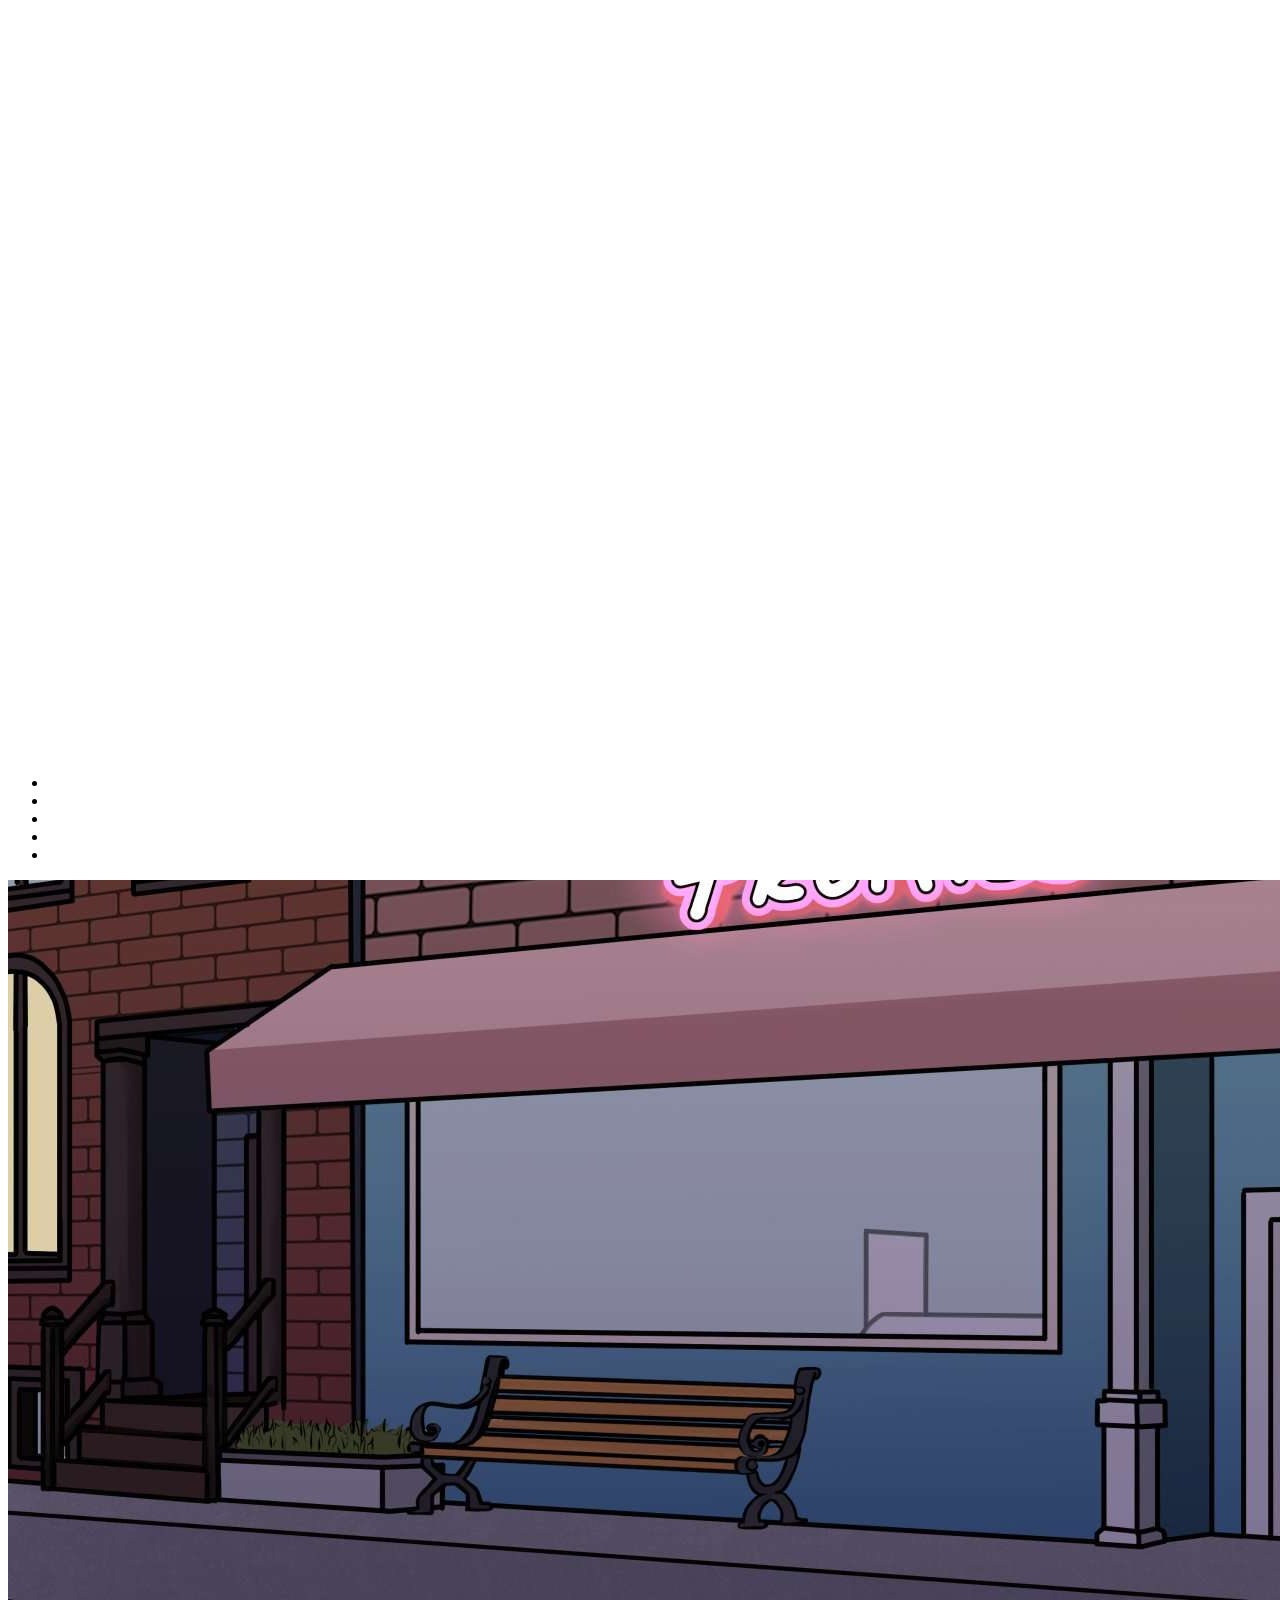
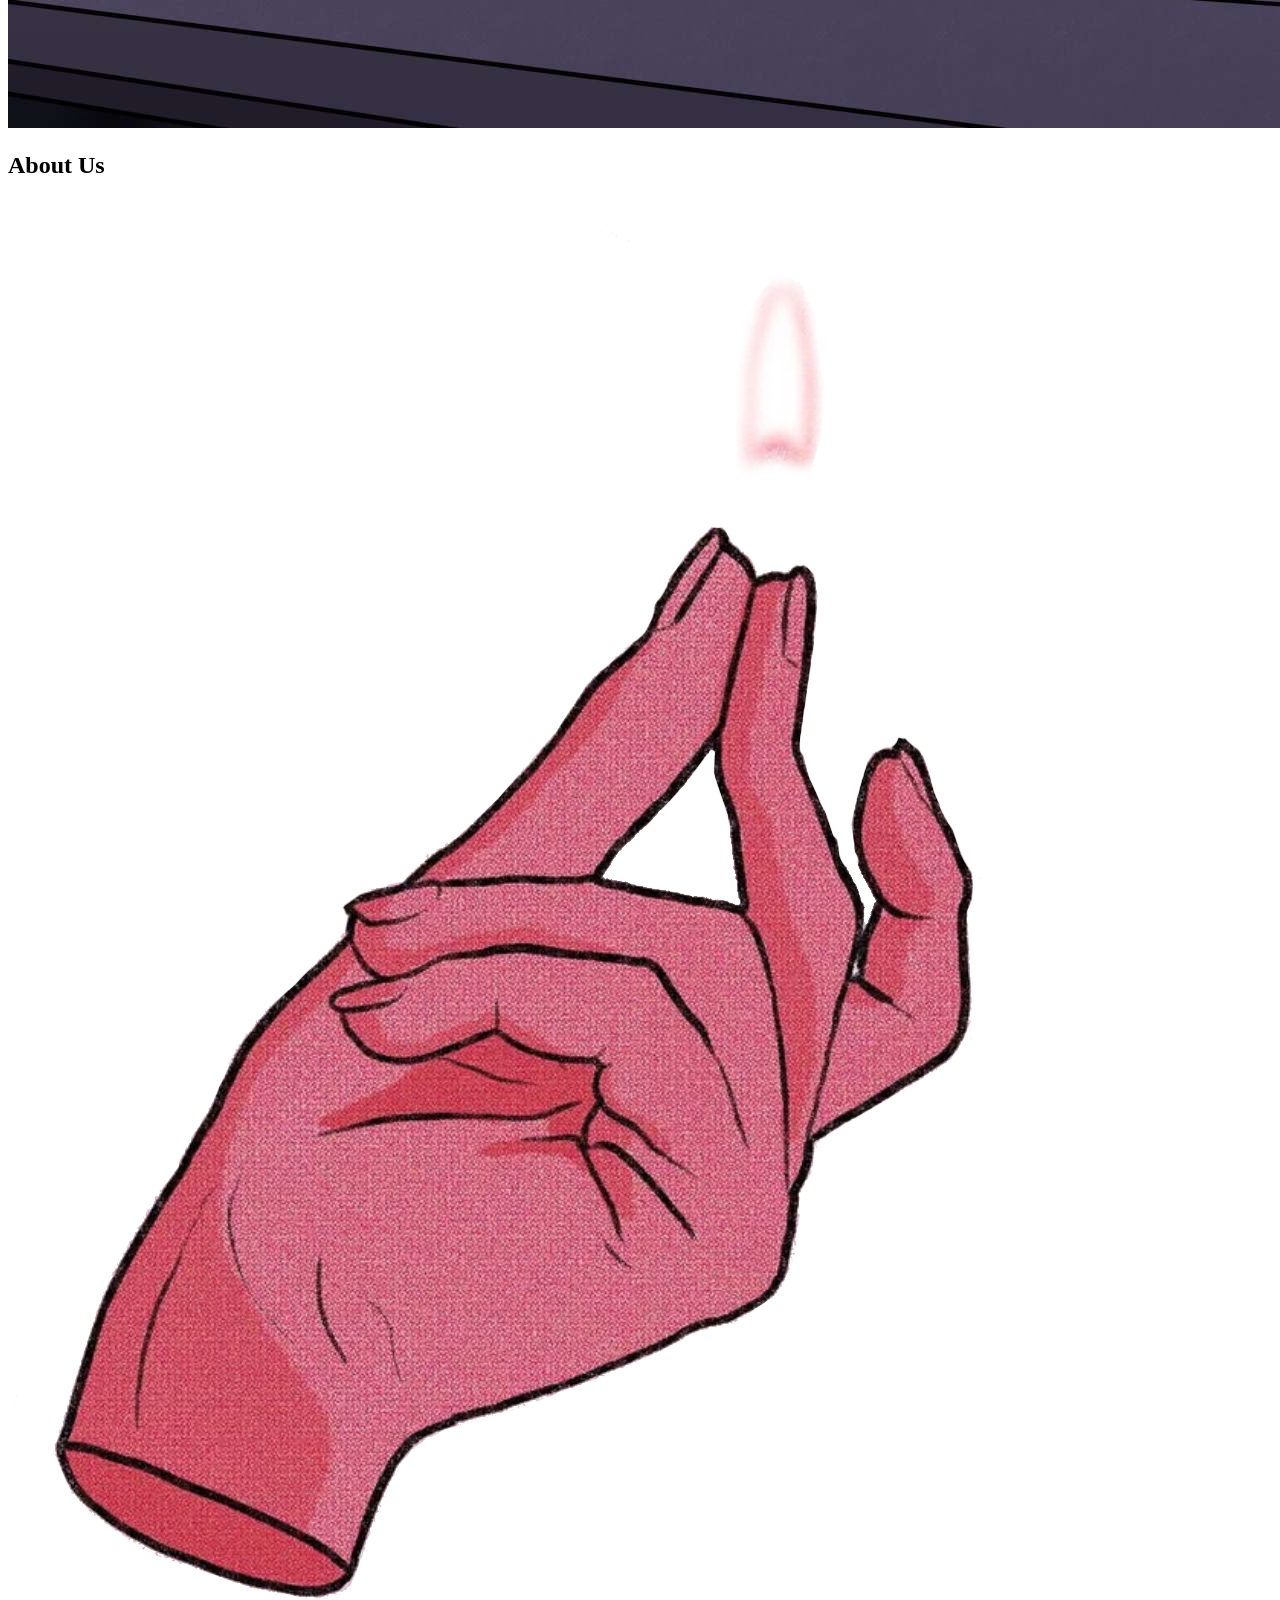
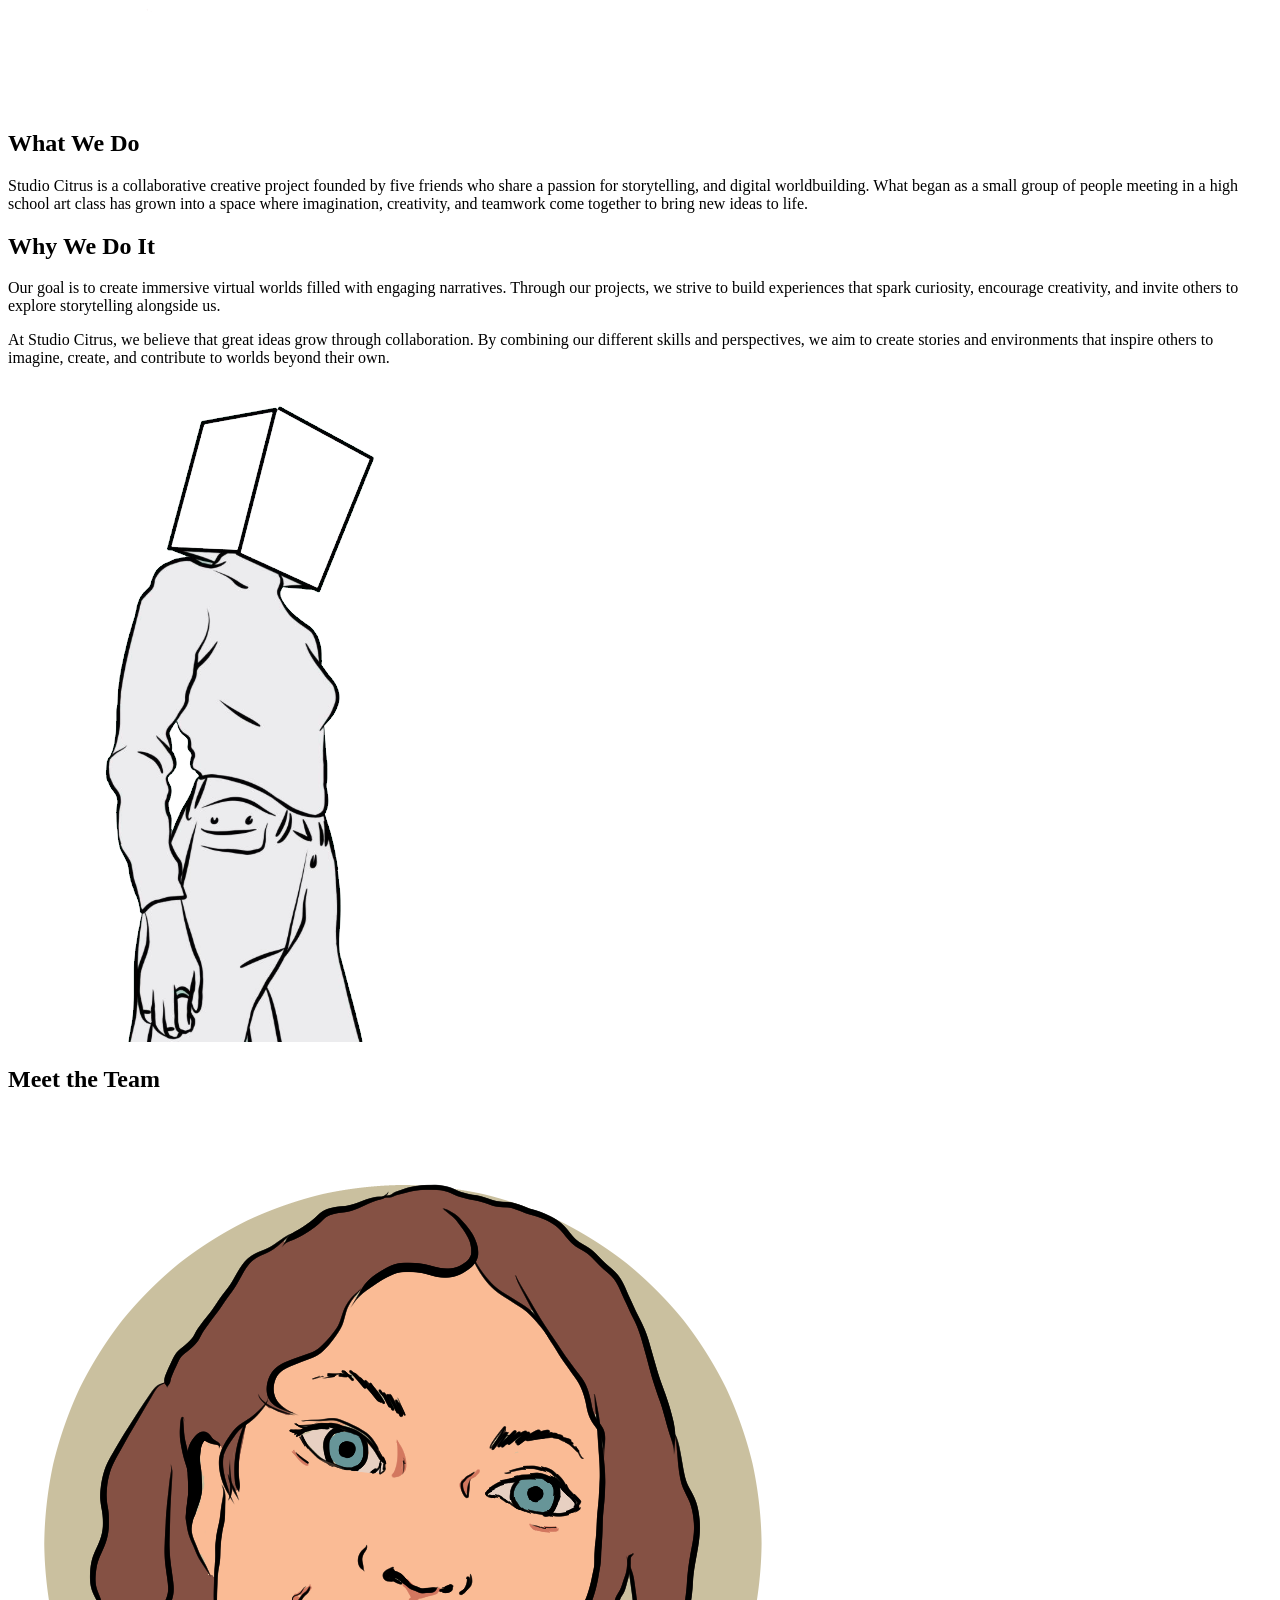
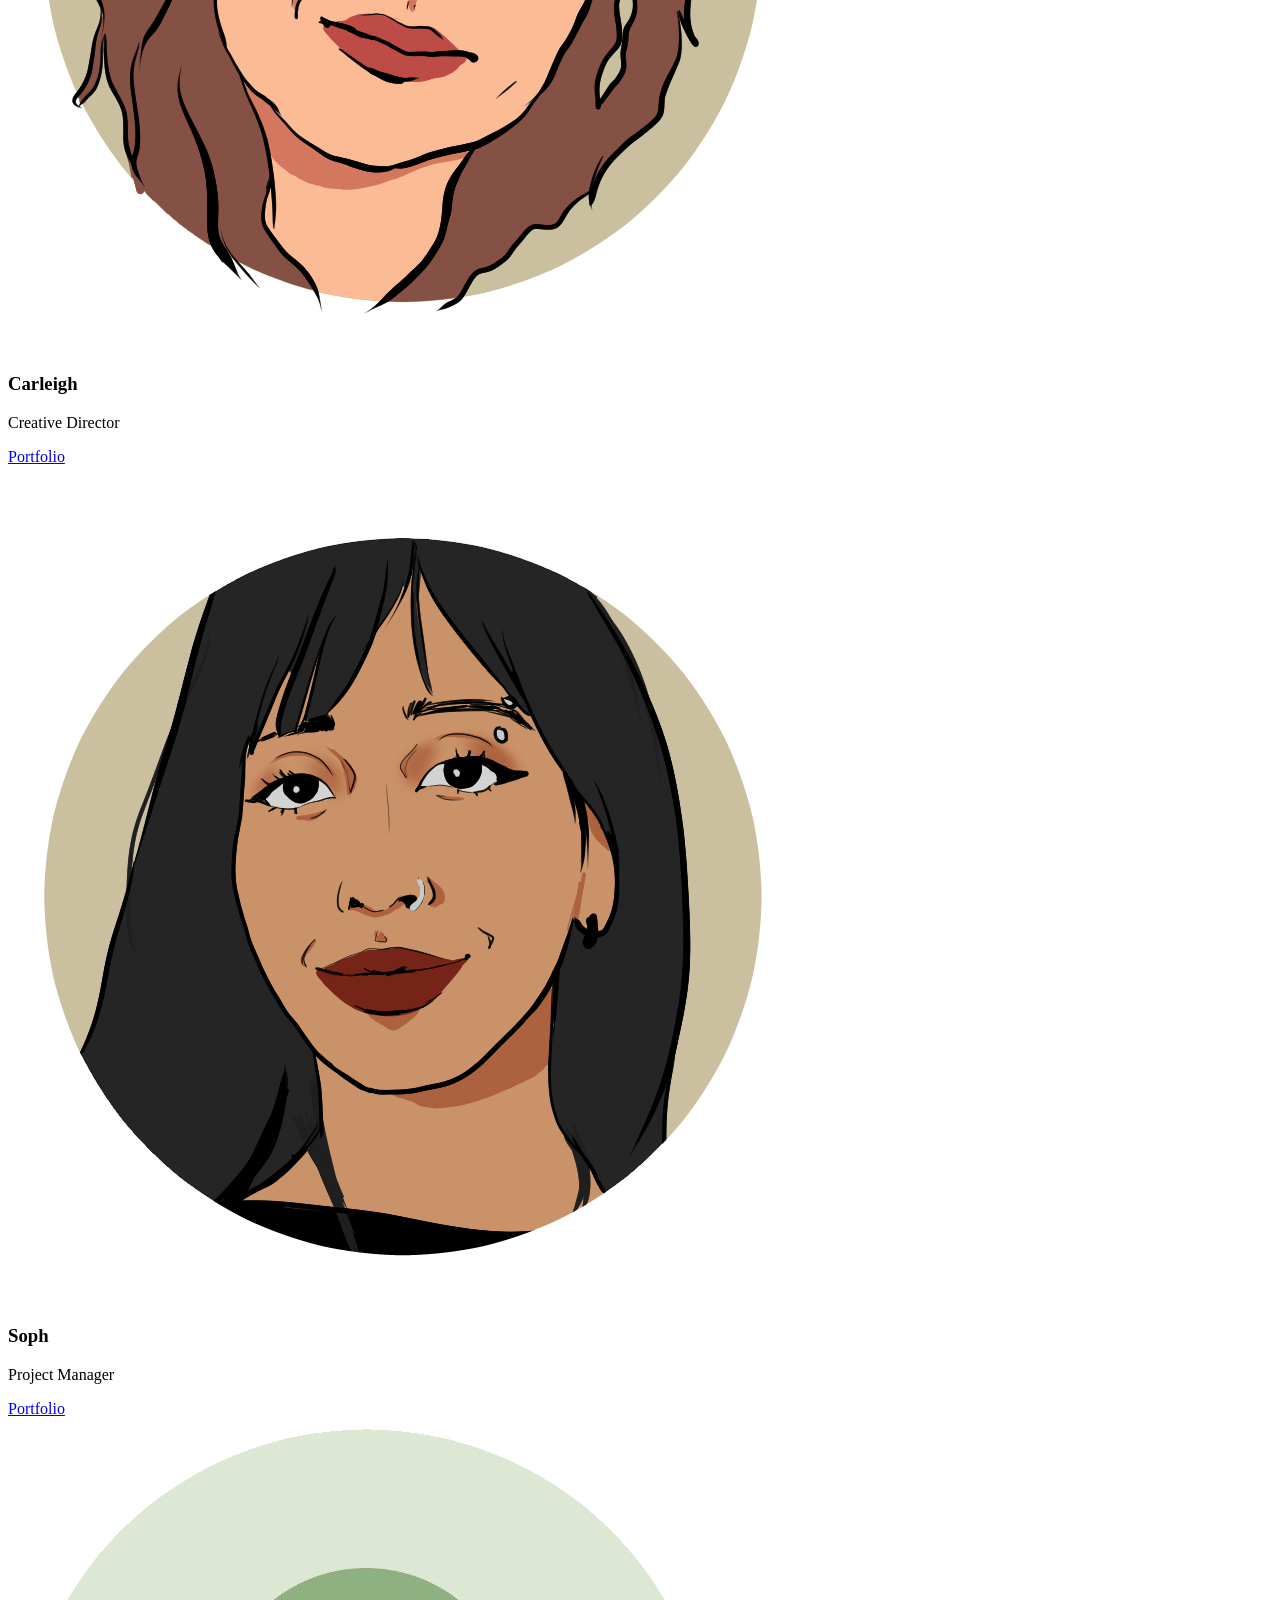
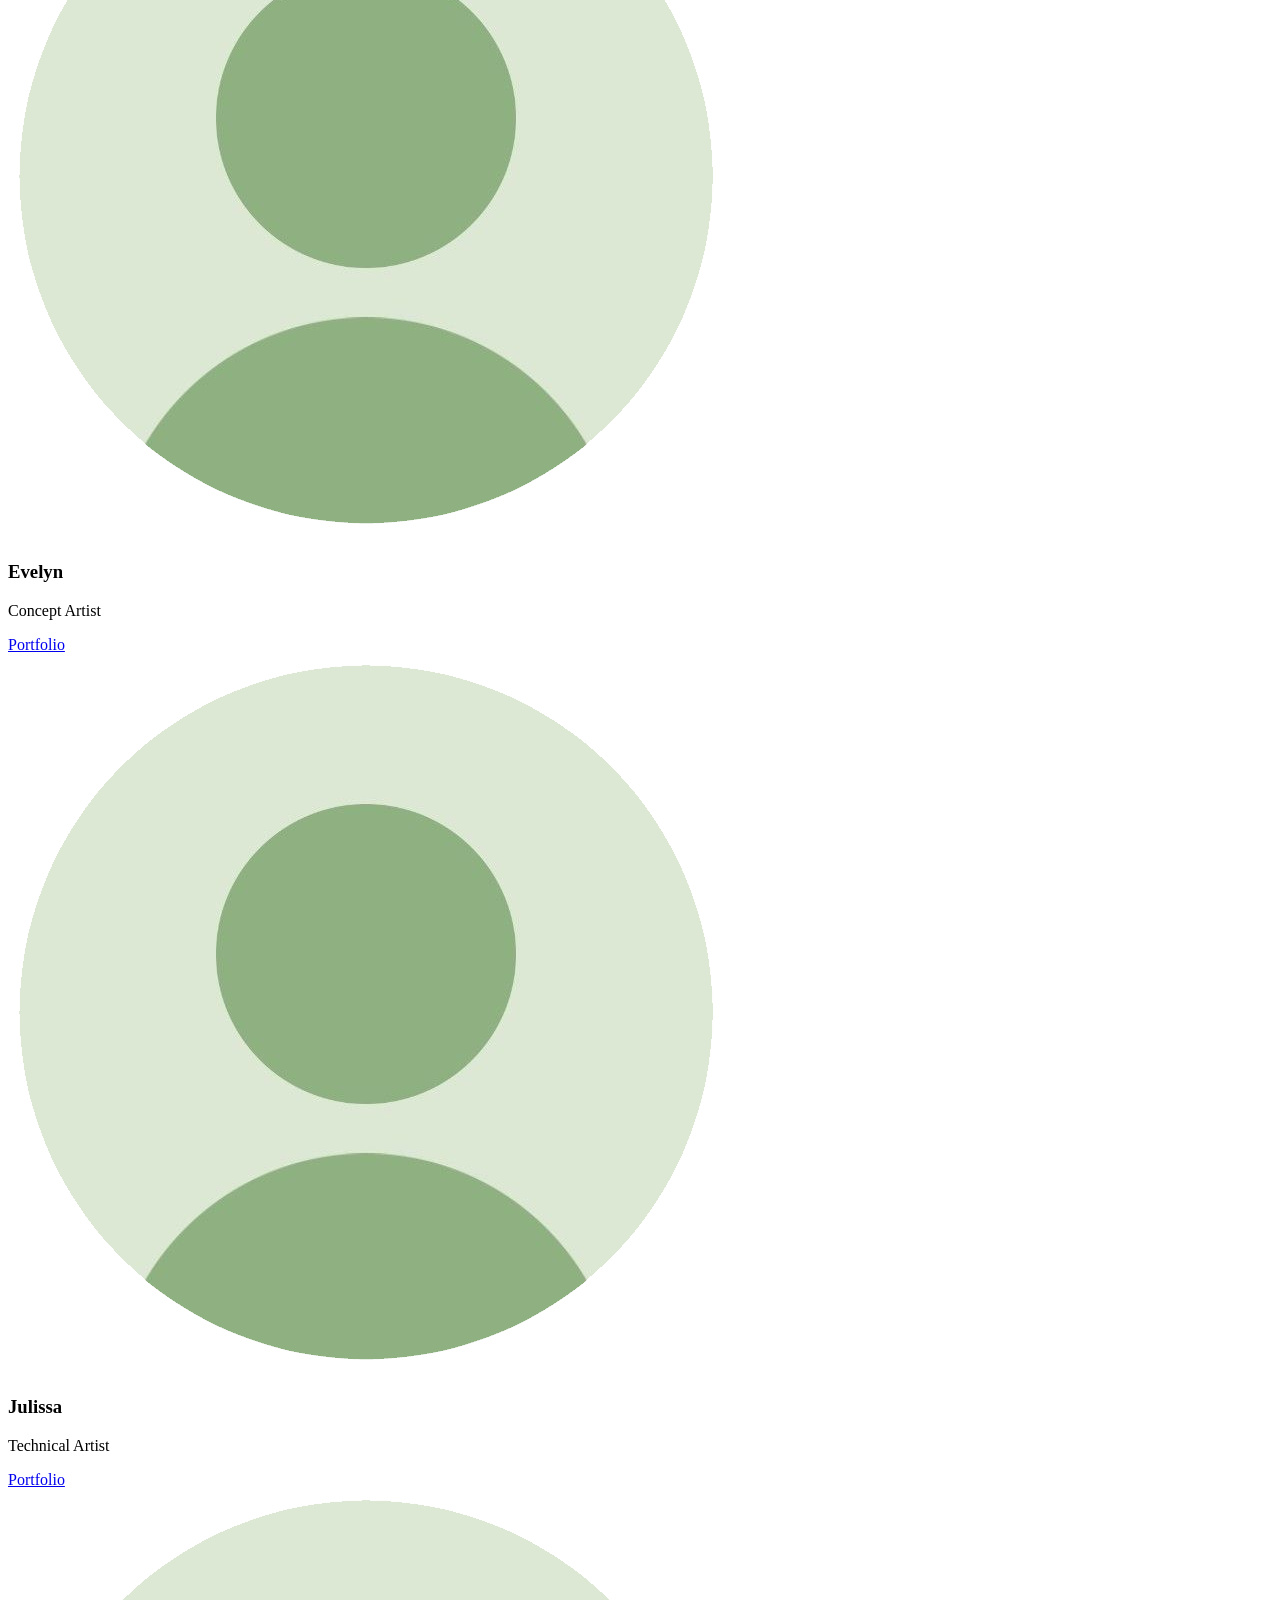
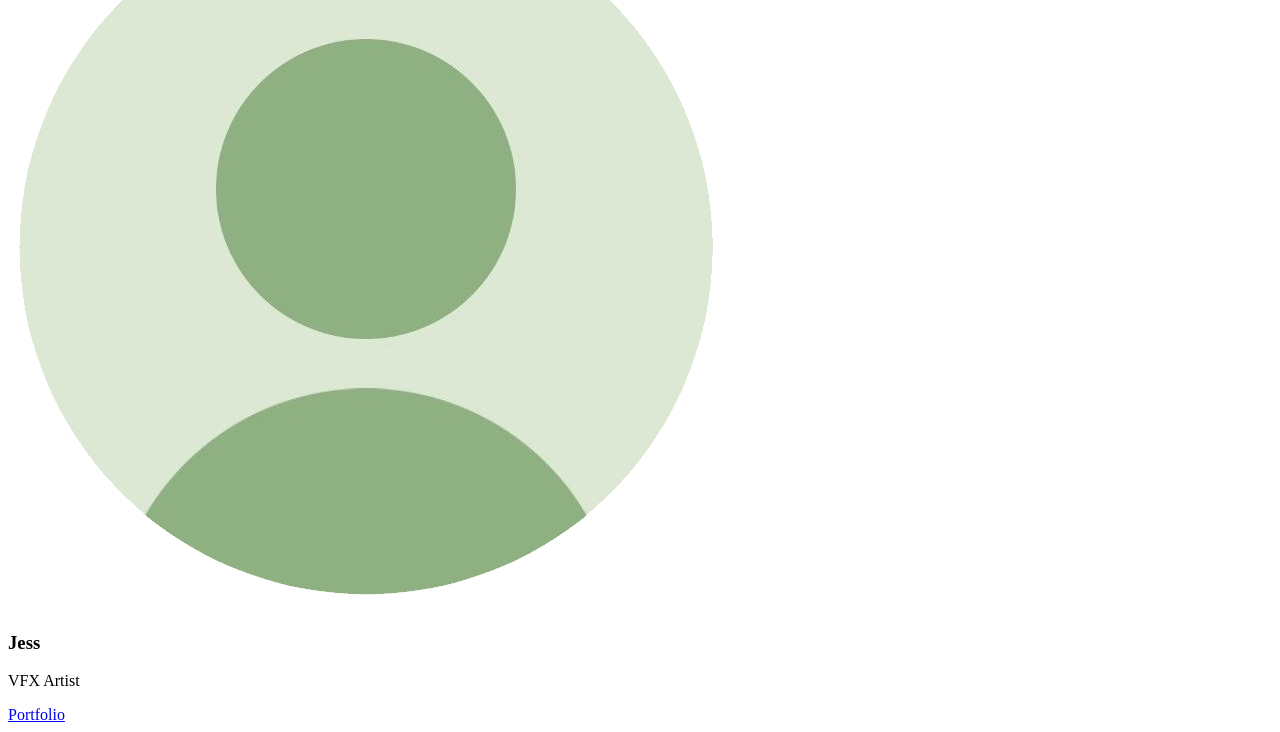
==== about.html @ 33b74390 "Initial commit - added portfolio HTML and CSS files and images folder" ====
<!DOCTYPE html>
<html lang="en">
<head>
    <meta charset="UTF-8">
    <meta name="viewport" content="width=device-width, initial-scale=1.0">
    <title>About</title>
    <link rel="stylesheet" href="css/style.css">
<link rel="preconnect" href="https://fonts.googleapis.com">
<link rel="preconnect" href="https://fonts.gstatic.com" crossorigin>
<link href="https://fonts.googleapis.com/css2?family=Outfit:wght@100..900&family=Work+Sans:ital,wght@0,100..900;1,100..900&display=swap" rel="stylesheet">
<style>
    header {
        background-color: #f0f8ff06;
        backdrop-filter: blur(50px);
    }
    .nav-links a {
        color: white;
    }
</style>
</head>
<body>
    <header>
        <div class="logo">
            <a href="index.html">
                <img src="images/logo3.png" alt="###" class="logo-icon">
            </a>
        </div>
        <nav>
            <ul class="nav-links">
                <li><a href="index.html">Home</a></li>
                <li><a href="about.html">About</a></li>
                <li><a href="projects.html">Projects</a></li>
                <li><a href="series.html">Series</a></li>
                <li><a href="contact.html">Contact</a></li>
            </ul>
        </nav>
    </header>
    <main>
        <!--Hero Section-->
        <section class="about-hero">
                <img src="images/20240329_122122.jpg" alt="">
            <h1>About Us</h1>
        </section>
        <!--About Us IMG/TEXT-->
        <section class="about-us-container">
            <!--IMG Left-->
            <article class="left">
                <img src="images/hand.png" alt="illustration of a pink hand holding a flame by Carleigh Ross">
            </article>
            <!--Text Right-->
            <article class="right">
                <h2>What We Do</h2>
                <p>Studio Citrus is a collaborative creative project founded by five friends who share a passion for storytelling, and digital worldbuilding. What began as a small group of people meeting in a high school art class has grown into a space where imagination, creativity, and teamwork come together to bring new ideas to life.</p></article>
            <!--Text Left-->
            <article class="left">
                <h2>Why We Do It</h2>
                <p>Our goal is to create immersive virtual worlds filled with engaging narratives. Through our projects, we strive to build experiences that spark curiosity, encourage creativity, and invite others to explore storytelling alongside us.</p>
                <p>At Studio Citrus, we believe that great ideas grow through collaboration. By combining our different skills and perspectives, we aim to create stories and environments that inspire others to imagine, create, and contribute to worlds beyond their own.</p>
            </article>
            <!--IMG Left-->
            <article class="left">
                <img src="images/image3.png" alt="illustration of a woman with a box for a head by Carleigh Ross">
            </article>   
        </section>
        <!--Meet the Team IMAGES WITH NAMES-->
        <section class="about-team">
            <h2>Meet the Team</h2>
        <div class="team-container">
            <!--CARDS-->
            <!--1-->
            <article class="member-card">
                <img src="images/carleigh.png" alt="Carleigh">
                <h3>Carleigh</h3>
                <p>Creative Director</p>
                <a href="https://carleighross.com" target="_blank">Portfolio</a>
            </article>
             <!--2-->
            <article class="member-card">
                <img src="images/soph.png" alt="Soph">
                <h3>Soph</h3>
                <p>Project Manager</p>
                <a href="https://example.com" target="_blank">Portfolio</a> <!--Placeholder link for future reference-->
            </article>
             <!--3-->
            <article class="member-card">
                <img src="images/userplacehold.png" alt="">
                <h3>Evelyn</h3>
                <p>Concept Artist</p>
                <a href="https://example.com" target="_blank">Portfolio</a> <!--Placeholder link for future reference-->
            </article>
             <!--4-->
            <article class="member-card">
                <img src="images/userplacehold.png" alt="">
                <h3>Julissa</h3>
                <p>Technical Artist</p>
                <a href="https://example.com" target="_blank">Portfolio</a> <!--Placeholder link for future reference-->
            </article>
             <!--5-->
            <article class="member-card">
                <img src="images/userplacehold.png" alt="">
                <h3>Jess</h3>
                <p>VFX Artist</p>
                <a href="https://example.com" target="_blank">Portfolio</a> <!--Placeholder link for future reference-->
            </article>
        </div>
        </section>
    </main>
    
</body>
</html>
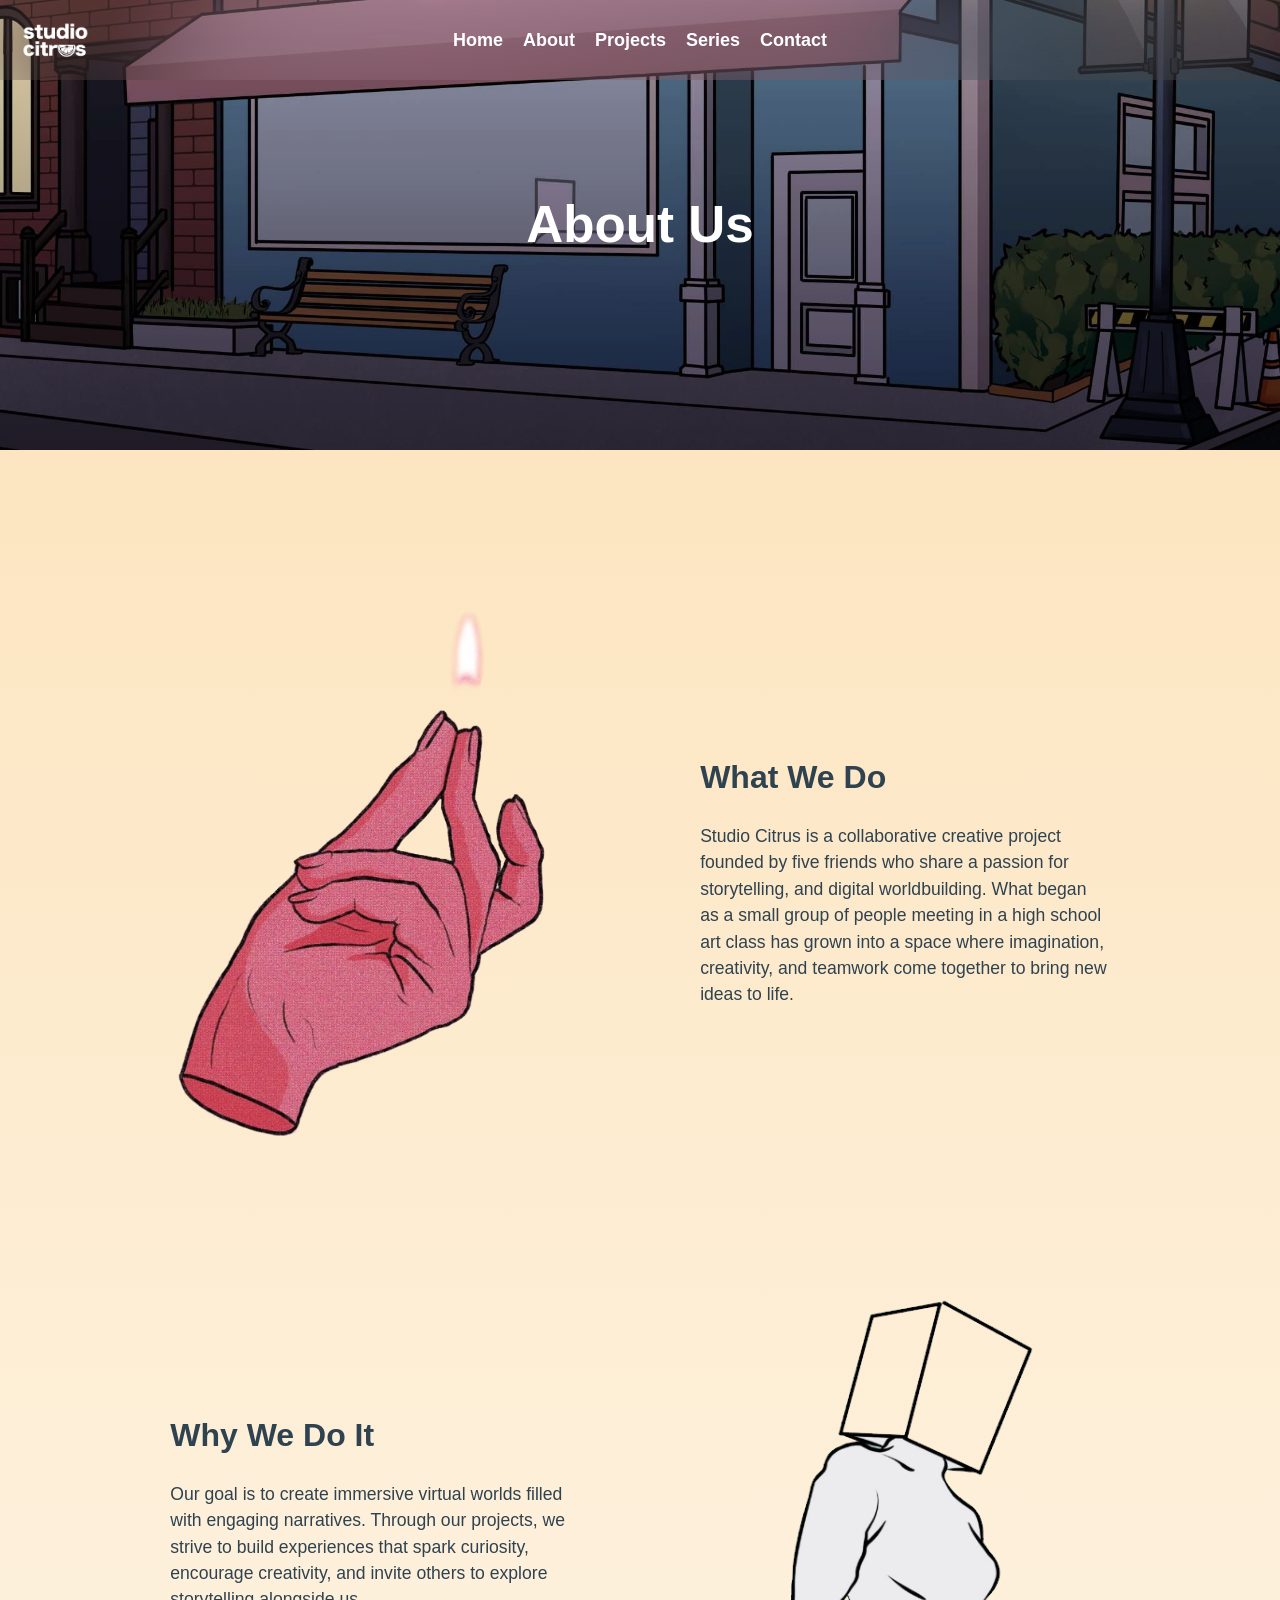
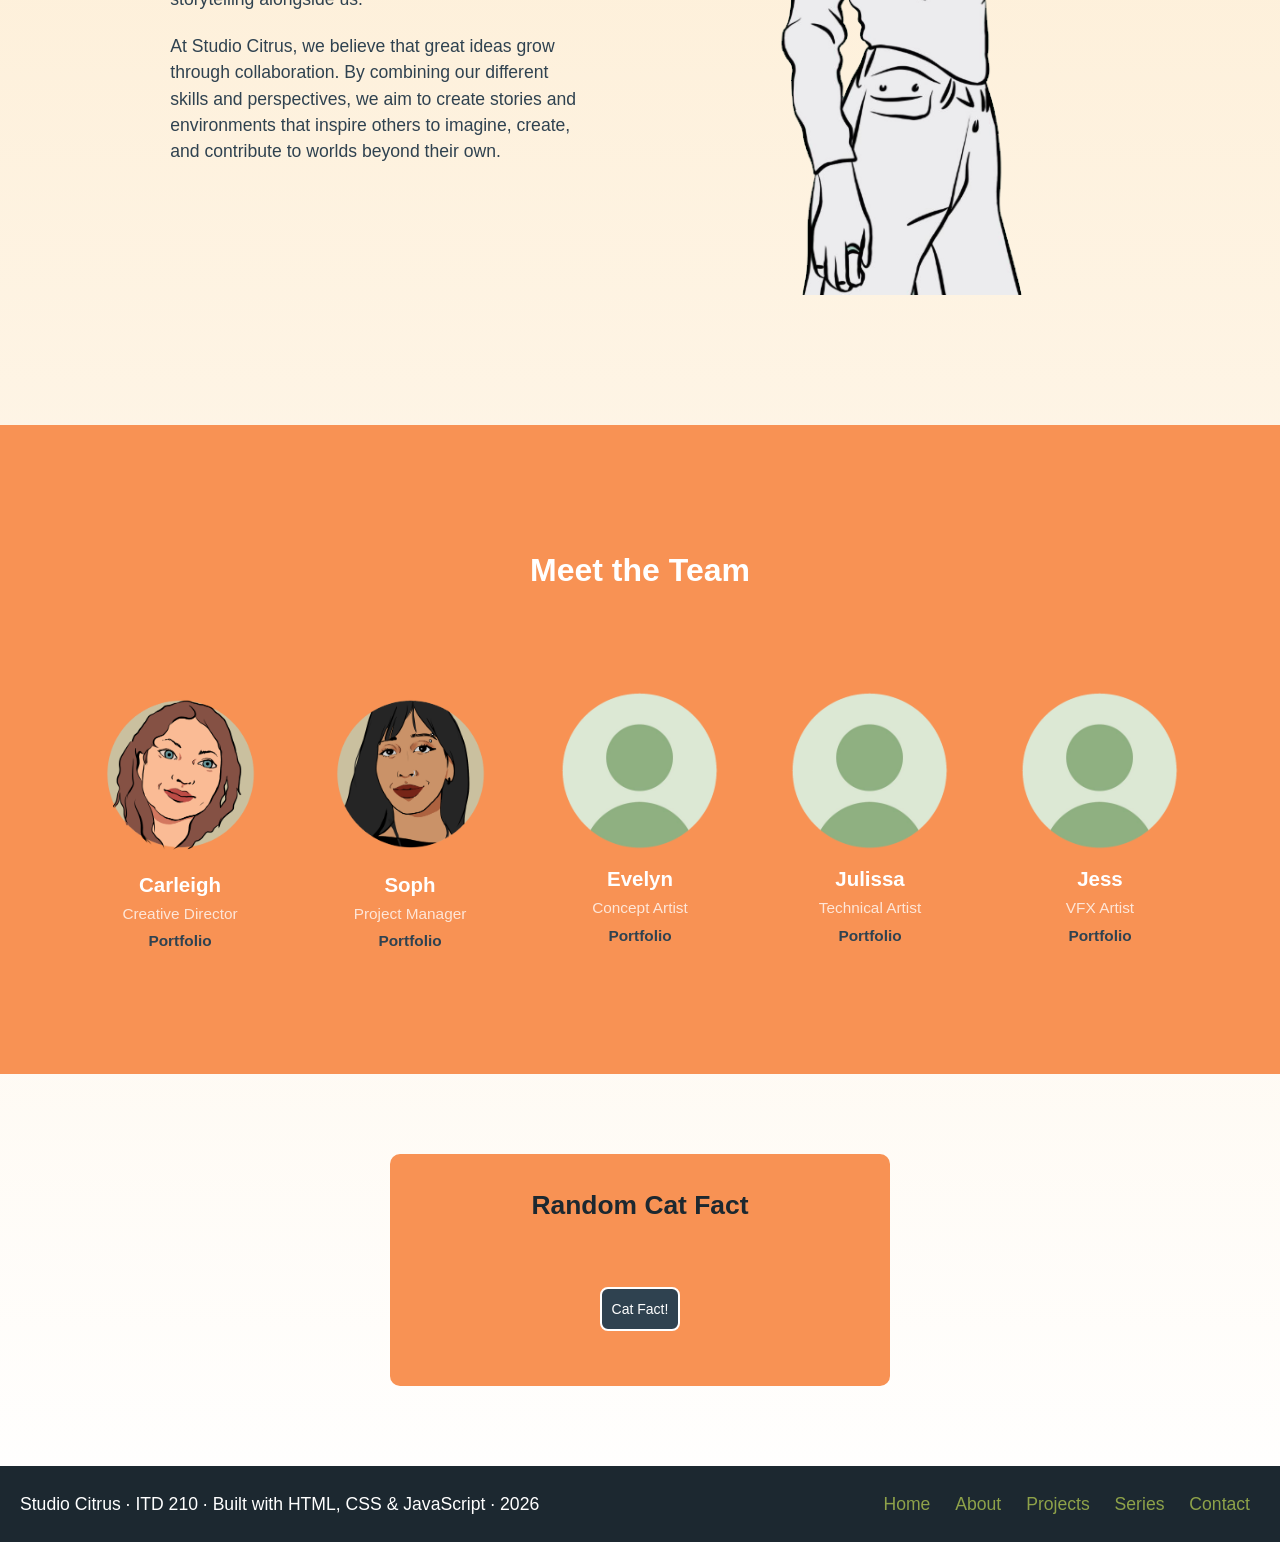
==== commit cfdf33fd: "Updated and fixed minor bugs" ====
--- a/about.html
+++ b/about.html
@@ -104,7 +104,31 @@
             </article>
         </div>
         </section>
+        <!--CAT FACT API-->
+        <div class="cat-fact">
+            <h2>Random Cat Fact</h2>
+            <!--Data-->
+            <div id="dataContainer"></div>
+            <!--Button-->
+            <button id="catBtn">Cat Fact!</button>
+            <!--Loading and Error-->
+            <div class="status">
+                <p id="loadingMessage" style="display: none;">Loading...</p>
+                <p id="errorMessage"></p>
+            </div>
+        </div>
     </main>
-    
+    <footer>
+        <p>Studio Citrus · ITD 210 · Built with HTML, CSS & JavaScript · 2026</p>
+        <div class="footer-links">
+            <a href="index.html">Home</a>
+            <a href="about.html">About</a>
+            <a href="projects.html">Projects</a>
+            <a href="series.html">Series</a>
+            <a href="contact.html">Contact</a>
+        </div>
+    </footer>
+    <script src="js/script2.js">
+    </script>
 </body>
 </html>
--- a/css/style.css
+++ b/css/style.css
@@ -0,0 +1,628 @@
+:root {
+    --text: #2F4250;
+    --bg: #FCE1B6;
+    --wh: #ffffff;
+    --accent: #F89254;
+    --accent2: #8EA249;
+    --null: #759DA9;
+}
+/* BASIC RESET */
+* {
+    margin: 0;
+    padding: 0;
+    box-sizing: border-box;
+}
+body {
+    font-family: "Work Sans", sans-serif;
+    background: linear-gradient(var(--bg),var(--wh));
+    color: var(--text);
+    font-weight: 500;
+    line-height: 1.6;
+    font-size: 1.1em ;
+}
+header{
+    display: flex;
+    position: absolute;
+    width: 100%;
+    left: 0;
+    top: 0;
+    background-color: transparent;
+    align-items: center;
+    align-content: center;
+    padding: 20px;
+    justify-content: space-between;
+    z-index: 10;
+}
+.logo-icon {
+    display: flex;
+    height: 40px;
+    width: auto;
+    align-items: center;
+  
+}
+/* NAVIGATION */
+nav {
+    display: flex;
+    position: absolute;
+    left: 50%;
+    transform: translateX(-50%);
+    background-color: transparent;
+}
+.nav-links {
+    display: flex;
+    list-style: none;
+    justify-content: space-between;
+    gap: 20px;
+    text-align: center;
+    margin: 0 auto;
+    padding: 20px;
+}
+.nav-links a{
+    text-decoration: none;
+    color: var(--accent2);
+    transition: all 0.3s ease 0s;
+    font-weight: 600;
+    font-size: clamp(18px, 2vw, 18px);
+}
+.nav-links a:hover{
+    color: var(--accent);
+}
+/* MAIN MAIN MAIN MAIN */
+main {
+    position: relative;
+    overflow: hidden;
+}
+main h1 {
+    display: flex;
+    margin: 0 auto;
+    justify-content: center;
+    align-items: center;
+    font-size: 4rem;
+    padding: 20px;
+    z-index: 8;
+}
+main h1 {
+    color: var(--text);
+}
+/* HERO */
+.hero-container {
+    display: flex;
+    height: 100vh;
+    position: relative;
+}
+.hero-container img {
+    position: absolute;
+    object-fit: cover;
+    width: 100%;
+    height: 100%;
+    top: 0;
+    left: 0;
+}
+/* INCOMPLETE INCOMPLETE INCOMPLETE */
+#one {
+    z-index: 5;
+    transition: transform 0.25s ease-out;
+    will-change: transform;
+}
+#two {
+    z-index: 4;
+}
+#three {
+    z-index: 3;
+}
+/* FIRST SECTION */
+.section-container {
+    display: grid;
+    max-width: 1200px;
+    margin: 0 auto; 
+    grid-template-columns: 1fr 1fr;
+    gap: 70px;
+    align-items: center;
+    padding: 80px 60px;
+    padding-top: 200px;
+}
+.section-image {
+    width: 100%;
+    max-width: 550px;
+    height: auto;
+    justify-self: end;
+}
+.section-container img {
+    width: 100%;
+    height: auto;
+    object-fit: cover;
+}
+.section-content h2 {
+    font-size: 3rem;
+    padding-bottom: 20px;
+}
+/*Recently Added Section*/
+.recent-wrapper {
+    max-width: 1200px;
+    margin: 0 auto;
+    padding: 60px 40px;
+    margin-top: 80px;
+}
+.recent-container {
+    background-color: #ffffff78;
+    border-radius: 12px;
+    box-shadow: #0000001a 0px 20px 25px -5px, 
+                #0000000a 0px 10px 10px -5px;
+    padding: 20px;
+    text-align: start;
+    max-width: 900px;  
+    margin: 0 auto;   
+}
+
+.recent-box {
+    display: grid;
+    grid-template-columns: repeat(4, 1fr);
+    align-items: center;
+    gap: 20px;
+    max-width: 900px;
+    margin: 20px auto;
+}
+.recent-cards {
+    width: 100%;
+    display: flex;
+    position: relative;
+    width: 100%;
+    max-width: 250px;
+    aspect-ratio: 5 / 7;
+    align-items: center;
+    margin: 0 auto;    
+    border-radius: 10px;
+    cursor: pointer;
+    border: none;
+}
+.recent-cards a{
+    text-decoration: none;
+    color: var(--text);
+}
+.recent-img {
+    width: 200px;
+    height: auto;
+    margin: 20px auto;
+    border-radius: 10px;
+    transition: .5s all ease-in-out !important;
+}
+.recent-img:hover {
+    transform: scale(1.05);
+    box-shadow: 0px 12px 8px #00000038;
+}
+.recent-cards img {
+    display: block;
+    width: 100%;
+    height: 100%;
+    object-fit: cover;
+    border-radius: 10px;
+}
+/* EXPLORE */
+.explore-container {
+    display: grid;
+    max-width: 1200px;
+    width: 90%;
+    margin: 0 auto; 
+    align-items: center;
+    padding-top: 200px;
+    justify-items: center;
+}
+.explore-container h2{
+    text-align: center;
+    font-size: 2.5rem;
+    padding-top: 0px;
+    padding: 20px;
+}
+/*Explore More Cards*/
+/* CARDS */
+.card-container {
+    display: grid;
+    grid-template-columns: repeat(auto-fit, minmax(250px, 1fr));
+    max-width: 900px;
+    align-items: center;
+    gap: 20px;
+    padding: 20px;
+    padding-bottom: 40px;
+    margin-bottom: 160px;
+}
+.card {
+    display: flex;
+    position: relative;
+    width: 100%;
+    max-width: 250px;
+    aspect-ratio: 5 / 7;
+    align-items: center;
+    margin: 0 auto;    
+    border-radius: 10px;
+    cursor: pointer;
+    transition: .5s all ease-in-out !important;
+}
+.card a{
+    text-decoration: none;
+    text-align: center;
+    color: var(--accent);
+}
+.card:hover {
+    transform: translateY(-20px) !important;
+    box-shadow: 0 10px 35px #00000064 !important; 
+}
+.card::before {
+    content: " ";
+    position: absolute;
+    top: 0;
+    left: 0;
+    width: 100%;
+    height: 100%;
+    background: linear-gradient(#2F4250,#ffffff00);      
+    z-index: 2;         
+    border-radius: 10px;
+    opacity: 0;        
+    transition: .5s all;
+    
+}
+.card:hover::before {
+    opacity: .6;
+}
+.card img{
+    position: absolute;
+    display: block;
+    top:0;
+    left:0; 
+    width: 100%;
+    height: 100%;
+    object-fit: cover;
+    border-radius: 10px;
+}
+.card img:hover {
+    box-shadow: 0 8px 20px #9e9e9e;
+}
+.card .card-content {
+    position: absolute;
+    inset: 0;
+    z-index: 3;
+    display: flex;
+    justify-content: center;
+    align-items: center;
+    text-align: center;
+    opacity: 0;
+    transform: translateY(15px);
+    transition: .5s all;
+    aspect-ratio: 5 / 7;
+}
+.card:hover .card-content { 
+    opacity: 1;
+}
+.card-content h3{
+    color: var(--wh);
+    font-size: 2rem;
+    text-shadow: -2px -2px 0 #1c2830;
+}
+
+footer {
+    display: flex;
+    background-color:#1c2830;
+    color: var(--wh);
+    padding: 24px 20px;
+    justify-content: space-between;
+}
+
+.footer-links a{
+    text-decoration: none;
+    color:#8EA249;
+    padding: 0 10px;
+    transition: all 0.3s ease 0s;
+}
+.footer-links a:hover {
+    color: var(--accent);
+}
+
+
+
+/* Media queries were generated with the help of AI (OpenAI, 2026) */
+
+@media (max-width: 1024px) {
+    .section-container {
+        grid-template-columns: 1fr;
+        text-align: center;
+        padding: 60px 30px;
+    }
+
+    .section-image {
+        justify-self: center;
+    }
+}
+
+@media (max-width: 768px) {
+    body {
+        font-size: 1rem;
+    }
+
+    main h1 {
+        font-size: 2.5rem;
+        text-align: center;
+    }
+
+    .nav-links {
+        gap: 10px;
+        font-size: 0.9rem;
+    }
+
+    .hero-container {
+        height: 70vh;
+    }
+}
+
+@media (max-width: 480px) {
+    main h1 {
+        font-size: 2rem;
+    }
+
+    .section-content h2 {
+        font-size: 2rem;
+    }
+
+    .card-container {
+        grid-template-columns: 1fr;
+    }
+}
+
+
+
+
+
+/*ABOUT PAGE STYLING*/
+
+/*HERO IMG*/
+.about-hero {
+    position: relative;
+    z-index: 1;
+    overflow: hidden;
+    width: 100%;
+    height: 50vh;
+}
+.about-hero img {
+    display: block;
+    width: 100%;
+    height: 100%;
+    object-fit: cover;
+}
+/*GRADIENT FOR IMG*/
+.about-hero::before {
+    content: "";
+    position: absolute;
+    top: 0;
+    left: 0;
+    width: 100%;
+    height: 100%;
+    background: linear-gradient(transparent, #0000006e);
+    z-index: 2;
+}
+/*H1*/
+.about-hero h1 {
+    position: absolute;
+    top: 50%;
+    left: 50%;
+    transform: translate(-50%, -50%);
+    color:#ffffff;
+    z-index: 3;
+    font-size: clamp(1.8rem, 4vw, 3.5rem);
+}
+/*ABOUT US/WHAT WE DO*/
+.about-us-container {
+    max-width: 1100px;
+    display: flex; /*Flexbox for layout control(img left/text right)*/
+    flex-wrap: wrap;
+    align-items: center;
+    justify-content: space-evenly;
+    margin: 0 auto; /*centers*/
+    gap: 40px;
+    padding: 100px 40px;
+}
+.left, .right {
+    flex: 0 0 100%; /*For mobile stacking*/
+}
+.right p, .left p{
+    line-height: 1.5;
+    padding:10px;
+}
+.right h2, .left h2 {
+    font-size: clamp(1.4rem, 2.5vw, 2.8rem);
+    text-align: left;
+    padding: 10px;
+}
+.left img, .right img {
+    width: 100%;
+    height: auto;
+    display: block;
+    object-fit: cover;
+    border-radius: 10px;
+}
+/*MEET THE TEAM SECTION*/
+.about-team {
+    display: flex;
+    flex-direction: column;
+    max-width: 100vw;
+    padding: 100px 40px;
+    margin: 0 auto;
+    justify-content: center;
+    align-items: center;
+    align-content: center;
+    background-color: var(--accent);
+    color: var(--wh);
+    gap: 30px;
+}
+.about-team h2{
+    font-size: clamp(1.4rem, 2.5vw, 2.8rem);
+    text-align: center;
+    margin: 20px;
+    padding-bottom: 20px;
+}
+/*CONTAINER FOR CARDS*/
+.team-container {
+    display: grid;
+    grid-template-columns: repeat(1, 1fr); /* Displays cards 1 per row on mobile */
+    align-items: center;
+    justify-content: center;
+    margin: 0 auto;
+    gap: 30px;
+}
+/*CARD*/
+.member-card {
+    width: 200px;
+    height: auto;
+    padding: 20px;
+    text-align: center;
+}
+.member-card img {
+    width: 100%;
+    height: auto;
+    object-fit: cover;
+    display: block;
+}
+.member-card h3 {
+    text-align: center;
+    font-size: clamp(1.2rem, 1.6vw, 1.8rem);
+    margin-top: 12px;
+}
+.member-card p{
+    text-align: center;
+    color:#ffffffc5;
+    font-size: clamp(14px, 1.2vw, 16px);
+}
+.member-card a{
+    text-decoration: none;
+    color:#2F4250;
+    font-weight: 600;
+    font-size: clamp(14px, 1.2vw, 16px);
+    transition: .3s ease all;
+}
+.member-card a:hover{
+    color: #005ba6;
+}
+
+/*SMALL SCREENS*/
+@media (max-width: 600px) {
+    .about-hero {
+    height: 40vh;
+    }
+}
+/*TABLET*/
+@media (min-width:900px){
+    .left, .right {
+    flex: 0 0 48%; /*Z-Formation look*/
+    }
+    .team-container {
+    grid-template-columns: repeat(2, 1fr); /* Displays cards 2 per row */
+    }
+}
+/*LARGE SCREEN*/
+@media (min-width:1100px){
+    .left, .right {
+    flex: 0 0 48%; /*Z-Formation look*/
+    padding: 30px;
+    }
+    .team-container {
+    grid-template-columns: repeat(5, 1fr); /* Displays cards 5 per row */
+    }
+
+}
+
+/*CAT FACT API*/
+.cat-fact {
+    display: flex;
+    flex-direction: column;
+    justify-content: center;
+    align-items: center;
+    padding: 30px;
+    max-width: 500px;
+    margin: 80px auto;
+    gap: 15px;
+    text-align: center;
+    border-radius: 10px;
+    background-color: var(--accent);
+    color: #1c2830;
+}
+
+#catBtn {
+    background-color: var(--text);
+    padding: 12px 10px;
+    border-radius: 8px;
+    border: 2px solid var(--wh);
+    color: var(--wh);
+    font-size: 14px;
+    margin:10px;
+    transition: ease .3s all;
+    font-weight: 500;
+}
+#catBtn:hover {
+    background-color: #759DA9;
+}
+
+#dataContainer{
+    margin:10px;
+}
+#dataContainer p {
+    background: #a0ef9ea2;
+    padding: 16px;
+    border-radius: 10px;
+}
+/*REVEAL ANIMATION*/
+
+.reveal {
+    opacity: 0;
+    transform: translateY(40px);
+    transition: opacity 0.9s ease, transform 0.9s ease;
+}
+
+.reveal.active {
+    opacity: 1;
+    transform: translateY(0);
+}
+
+/*ANIMATIONS*/
+/* LOAD IN ANIMATIONS */
+.load-in {
+    opacity: 0;
+    transform: translateY(10px);
+    animation: loadIn 0.8s ease forwards;
+}
+.load-in-delay {
+    opacity: 0;
+    transform: translateY(60px);
+    animation: loadIn 0.8s ease forwards;
+    animation-delay: 0.35s;
+}
+
+/* KEYFRAME: LOAD IN */
+@keyframes loadIn {
+  to {
+    opacity: 1;
+    transform: translateY(0);
+  }
+}
+
+
+
+@media (prefers-reduced-motion: reduce) {
+
+    *, *::before, *::after {
+
+        animation-duration: 0.01ms !important;
+
+        animation-iteration-count: 1 !important;
+
+        transition-duration: 0.01ms !important;
+
+    }
+
+/* Make scroll-reveal elements visible immediately */
+
+    .reveal {
+
+        opacity: 1;
+
+        transform: none;
+
+    }
+
+}
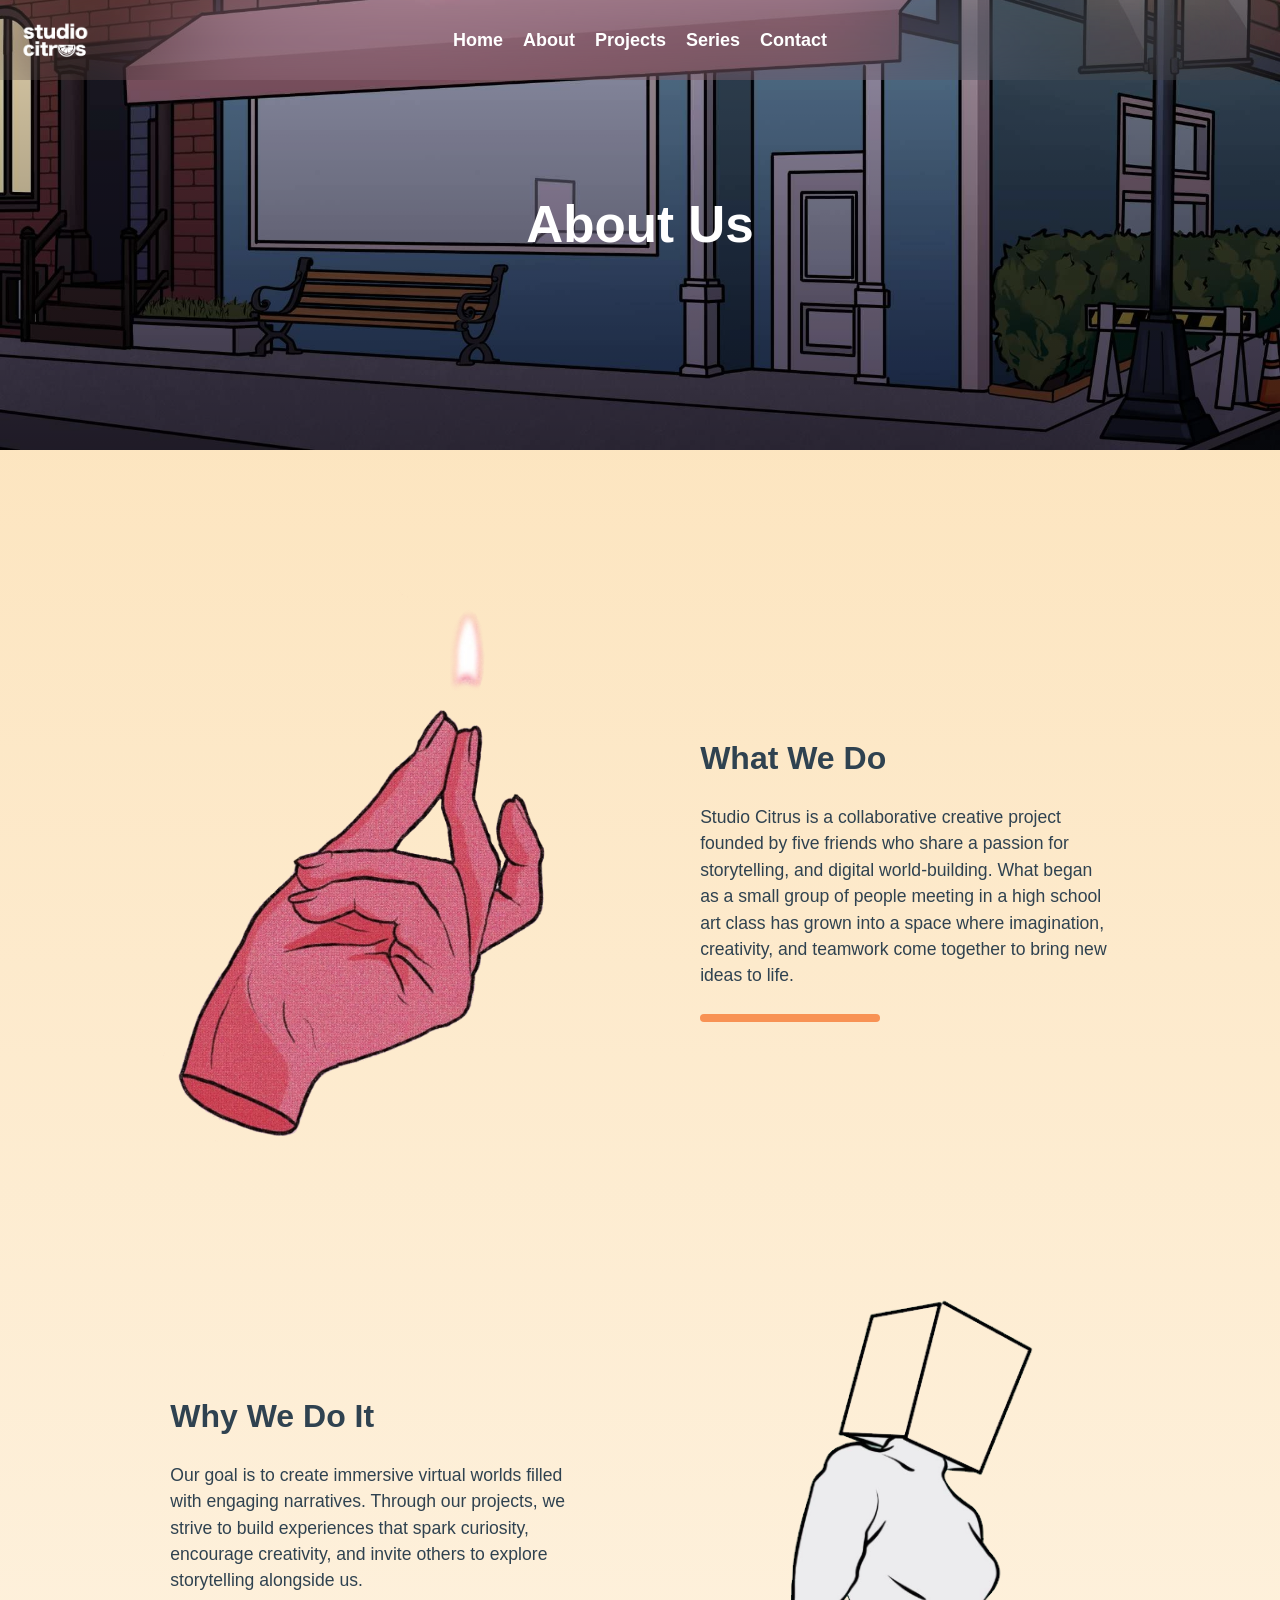
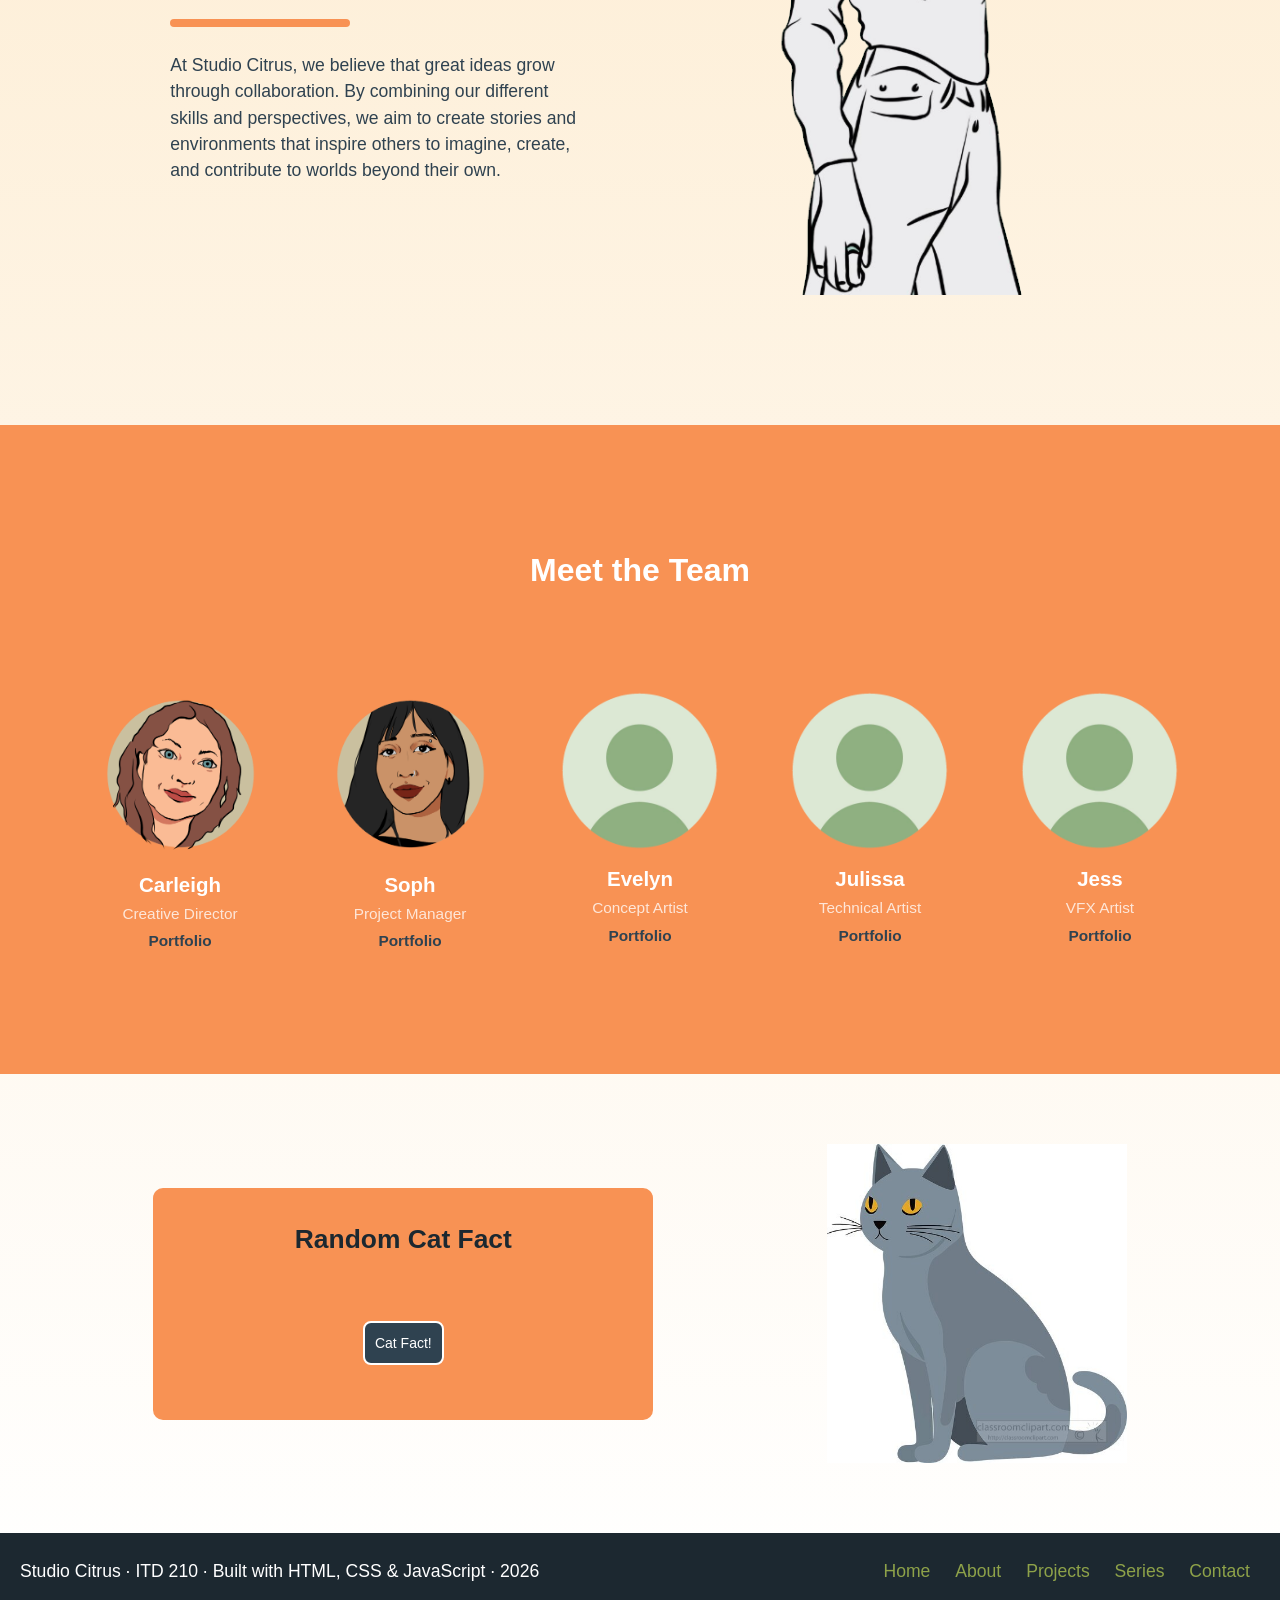
==== commit be305172: "Added contact page with form." ====
--- a/about.html
+++ b/about.html
@@ -37,35 +37,35 @@
     </header>
     <main>
         <!--Hero Section-->
-        <section class="about-hero">
+        <section class="about-hero reveal">
                 <img src="images/20240329_122122.jpg" alt="">
             <h1>About Us</h1>
         </section>
         <!--About Us IMG/TEXT-->
         <section class="about-us-container">
             <!--IMG Left-->
-            <article class="left">
+            <article class="left reveal">
                 <img src="images/hand.png" alt="illustration of a pink hand holding a flame by Carleigh Ross">
             </article>
             <!--Text Right-->
-            <article class="right">
+            <article class="right reveal">
                 <h2>What We Do</h2>
-                <p>Studio Citrus is a collaborative creative project founded by five friends who share a passion for storytelling, and digital worldbuilding. What began as a small group of people meeting in a high school art class has grown into a space where imagination, creativity, and teamwork come together to bring new ideas to life.</p></article>
+                <p>Studio Citrus is a collaborative creative project founded by five friends who share a passion for storytelling, and digital world-building. What began as a small group of people meeting in a high school art class has grown into a space where imagination, creativity, and teamwork come together to bring new ideas to life.</p><hr></article>
             <!--Text Left-->
-            <article class="left">
+            <article class="left reveal">
                 <h2>Why We Do It</h2>
-                <p>Our goal is to create immersive virtual worlds filled with engaging narratives. Through our projects, we strive to build experiences that spark curiosity, encourage creativity, and invite others to explore storytelling alongside us.</p>
+                <p>Our goal is to create immersive virtual worlds filled with engaging narratives. Through our projects, we strive to build experiences that spark curiosity, encourage creativity, and invite others to explore storytelling alongside us.</p> <hr>
                 <p>At Studio Citrus, we believe that great ideas grow through collaboration. By combining our different skills and perspectives, we aim to create stories and environments that inspire others to imagine, create, and contribute to worlds beyond their own.</p>
             </article>
             <!--IMG Left-->
-            <article class="left">
+            <article class="left reveal">
                 <img src="images/image3.png" alt="illustration of a woman with a box for a head by Carleigh Ross">
             </article>   
         </section>
         <!--Meet the Team IMAGES WITH NAMES-->
-        <section class="about-team">
+        <section class="about-team reveal">
             <h2>Meet the Team</h2>
-        <div class="team-container">
+        <div class="team-container reveal">
             <!--CARDS-->
             <!--1-->
             <article class="member-card">
@@ -104,8 +104,11 @@
             </article>
         </div>
         </section>
+
+
         <!--CAT FACT API-->
-        <div class="cat-fact">
+        <section class="cat-section reveal">
+        <div class="cat-fact"> 
             <h2>Random Cat Fact</h2>
             <!--Data-->
             <div id="dataContainer"></div>
@@ -116,6 +119,11 @@
                 <p id="loadingMessage" style="display: none;">Loading...</p>
                 <p id="errorMessage"></p>
             </div>
+        </div>
+        <!--End Cat Fact-->
+        <!--Begin Cat Image-->
+        <div class="cat-image">
+            <img src="images/catimage.jpg" alt="illustration of a grey kitty">
         </div>
     </main>
     <footer>
--- a/css/style.css
+++ b/css/style.css
@@ -11,6 +11,9 @@
     margin: 0;
     padding: 0;
     box-sizing: border-box;
+}
+html {
+    scroll-behavior: smooth;
 }
 body {
     font-family: "Work Sans", sans-serif;
@@ -184,7 +187,7 @@
     height: auto;
     margin: 20px auto;
     border-radius: 10px;
-    transition: .5s all ease-in-out !important;
+    transition: .3s all ease-in-out !important;
 }
 .recent-img:hover {
     transform: scale(1.05);
@@ -406,6 +409,7 @@
     color:#ffffff;
     z-index: 3;
     font-size: clamp(1.8rem, 4vw, 3.5rem);
+    animation: textFadeIn 2.2s ease-out 1 forwards;
 }
 /*ABOUT US/WHAT WE DO*/
 .about-us-container {
@@ -436,6 +440,16 @@
     display: block;
     object-fit: cover;
     border-radius: 10px;
+}
+article hr {
+    display: flex;
+    max-width: 180px;
+    height: 8px;
+    background-color: var(--accent);
+    border: none;
+    border-radius: 50px;
+    align-items: center;
+    margin: 15px 10px;
 }
 /*MEET THE TEAM SECTION*/
 .about-team {
@@ -497,45 +511,28 @@
     transition: .3s ease all;
 }
 .member-card a:hover{
-    color: #005ba6;
-}
-
-/*SMALL SCREENS*/
-@media (max-width: 600px) {
-    .about-hero {
-    height: 40vh;
-    }
-}
-/*TABLET*/
-@media (min-width:900px){
-    .left, .right {
-    flex: 0 0 48%; /*Z-Formation look*/
-    }
-    .team-container {
-    grid-template-columns: repeat(2, 1fr); /* Displays cards 2 per row */
-    }
-}
-/*LARGE SCREEN*/
-@media (min-width:1100px){
-    .left, .right {
-    flex: 0 0 48%; /*Z-Formation look*/
-    padding: 30px;
-    }
-    .team-container {
-    grid-template-columns: repeat(5, 1fr); /* Displays cards 5 per row */
-    }
-
+    color: #000000;
+}
+
+/*CAT SECTION*/
+.cat-section {
+    display: flex;
+    justify-content: space-evenly;
+    margin: 50px auto;
+    align-items: center;
+    padding: 20px;
+    gap: 40px;
 }
 
 /*CAT FACT API*/
 .cat-fact {
     display: flex;
+    flex: 1;
     flex-direction: column;
     justify-content: center;
     align-items: center;
     padding: 30px;
     max-width: 500px;
-    margin: 80px auto;
     gap: 15px;
     text-align: center;
     border-radius: 10px;
@@ -561,11 +558,280 @@
 #dataContainer{
     margin:10px;
 }
-#dataContainer p {
+#dataContainer p{
     background: #a0ef9ea2;
     padding: 16px;
     border-radius: 10px;
 }
+/*CAT IMAGE*/
+.cat-image {
+    flex: 0 0 auto;;
+    max-width: clamp(150px, 25vw, 300px);
+    height: auto;
+}
+.cat-image img{
+    width: 100%;
+    height: auto;
+    object-fit: cover;
+    display: block;
+}
+/*ANIMATED TEXT*/
+@keyframes textFadeIn {
+  from { opacity: 0; }
+  to { opacity: 1; }
+}
+
+
+/*-----------------PROJECTS PAGE-----------------*/
+/*IMAGES CONTAINER*/
+.gallery-title {
+    text-align: center;
+    font-size: 2.5rem;
+    font-weight: 800;
+    margin-top: 120px; 
+}
+.portfolio-container {
+    display: flex;
+    justify-content: center;
+    align-items: center;
+    max-width: 1200px;
+    width: 100%;
+    margin: 10px auto 40px;
+    padding:20px;
+    justify-content: center;
+    overflow: hidden;
+}
+/* IMAGES */
+.grid-item {
+    break-inside: avoid;
+    margin-bottom: 20px;
+    column-count: 3;
+    column-gap: 12px;
+    max-width: 900px;
+    padding: 14px;
+    background-color: #ffffff9a;
+    border-radius: 12px;
+    padding: 20px;
+    margin: 20px;
+    box-shadow: #0000003d 0px 3px 8px;
+}
+.portfolio-container img {
+    width: 100%;
+    height: auto;
+    display: block;
+    margin-bottom: 12px;
+    border-radius: 10px;
+    transition: transform .3s, box-shadow .3s;
+}
+.portfolio-container img:hover {
+    cursor: pointer;
+    transform: scale(1.05);
+    box-shadow: #63636333 0px 2px 8px 0px;
+}
+
+/* PROJECTS */
+@media (max-width: 1000px) {
+    .grid-item {
+        column-count: 3;
+    }
+}
+
+@media (max-width: 700px) {
+    .grid-item {
+        column-count: 2;
+    }
+}
+
+@media (max-width: 500px) {
+    .grid-item {
+        column-count: 1;
+    }
+}
+
+
+/*-----------------CONTACT PAGE-----------------*/
+/*CONTAINER*/
+.contact-container{
+    display: flex;
+    max-width: 1200px;
+    gap: clamp(40px, 8vw, 180px); /*Suggested by ChatGPT (OpenAI, 2026)*/
+    justify-content: center;
+    align-items:  center;
+    margin: 0 auto 80px;
+    min-height: 100vh;
+    padding: 40px;
+}
+
+/*LEFT IMAGE*/
+.contact-left{
+    flex: 1;
+    display: flex;
+    justify-content: center;
+}
+.contact-left img {
+    width: 100%;
+    max-width: 550px;
+    height: auto;
+    object-fit: cover;
+    display: block;
+    margin-top: 60px;
+    
+}
+/*RIGHT FORM*/
+.contact-right{
+    flex: 1;
+}
+form {
+    display: flex;
+    flex-direction: column;
+    gap: 20px;
+    background-color: var(--accent);
+    border-radius: 20px;
+    padding: 30px;
+    max-width: 560px;
+    box-shadow: #0000003d 0px 3px 8px;
+    margin: 0 auto;
+    justify-content: center;
+    color: #000000;
+    font-weight: 600;
+    
+}
+.eb-gradient {
+    margin-top: 40px;
+    font-size: 14px; 
+    font-weight: 700;
+    letter-spacing: .16em;
+    text-transform: uppercase;
+    display: block;
+    background: linear-gradient(95deg, #c90021, #ffb83c);
+    -webkit-background-clip: text;
+    background-clip: text;
+    -webkit-text-fill-color: transparent;
+    text-align: center;
+}
+
+.contact-right h1{
+    font-size: clamp(2rem, 3vw, 4.4rem);
+}
+input, textarea {
+    border-radius: 18px; 
+    border: 2px solid #6e2a0a94;
+    height: 40px;
+    padding: 12px;
+    overflow: hidden;
+}
+textarea {
+    height: 120px;
+}
+input:focus, textarea:focus{
+    outline: 1px solid #00c3ff;
+}
+label {
+    padding: 0 2px;
+    font-size: clamp(1rem, 1.2vw, 1.3rem);
+}
+button[type="submit"] {
+    width: 180px;
+    margin: 8px auto 0;
+    padding: 12px 18px;
+    border-radius: 50px;
+    border: 1.5px solid #001347ee;
+    background-color: #1964a1;
+    cursor: pointer;
+    font-weight: bold;
+    color:#ffffff;
+    font-size: 1rem;
+    transition: .3s ease;
+    
+}
+button:hover {
+    background-color: #2F4250;
+    border: 1px solid #000000;
+    color: var(--wh);
+    transform: scale(1.05);
+    box-shadow: rgba(0, 0, 0, 0.19) 0px 10px 20px, rgba(0, 0, 0, 0.23) 0px 6px 6px;
+}
+/*Mobile*/
+@media (max-width:600px) {
+    .contact-left {
+        display: none;
+    }
+    .contact-container {
+        justify-content: center;
+        align-items: center;
+    }
+    .contact-right {
+        width: 100%;
+    }
+    form {
+        width: 100%;
+        max-width: 520px;
+    }
+}
+/*TABLET*/
+@media (min-width:600px)and (max-width: 1099px){
+    .contact-container {
+        flex-direction: column-reverse;
+        margin-top: 80px;
+    }
+    .contact-left,
+    .contact-right {
+        width: 100%;
+        flex: none;
+    }
+    form {
+        width: min(95%, 520px);
+        max-width: 850px;
+    }
+}
+/*DESKTOP*/
+@media (min-width:1100px){
+    .contact-container {
+        flex-direction: row;
+        margin-top: 20px;
+    }
+
+    .contact-left {
+        display: flex;
+    }
+
+    .contact-left img {
+        margin-top: 140px;
+    }
+}
+
+
+
+
+
+
+/*MOBILE*/
+@media (max-width: 600px) {
+    .about-hero {
+    height: 40vh;
+    }
+}
+/*TABLET*/
+@media (min-width:900px){
+    .left, .right {
+    flex: 0 0 48%; /*Z-Formation look*/
+    }
+    .team-container {
+    grid-template-columns: repeat(2, 1fr); /* Displays cards 2 per row */
+    }
+}
+/*LARGE SCREEN*/
+@media (min-width:1100px){
+    .left, .right {
+    flex: 0 0 48%; /*Z-Formation look*/
+    padding: 30px;
+    }
+    .team-container {
+    grid-template-columns: repeat(5, 1fr); /* Displays cards 5 per row */
+    }
+
+}
+
 /*REVEAL ANIMATION*/
 
 .reveal {
@@ -603,6 +869,8 @@
 
 
 
+
+
 @media (prefers-reduced-motion: reduce) {
 
     *, *::before, *::after {
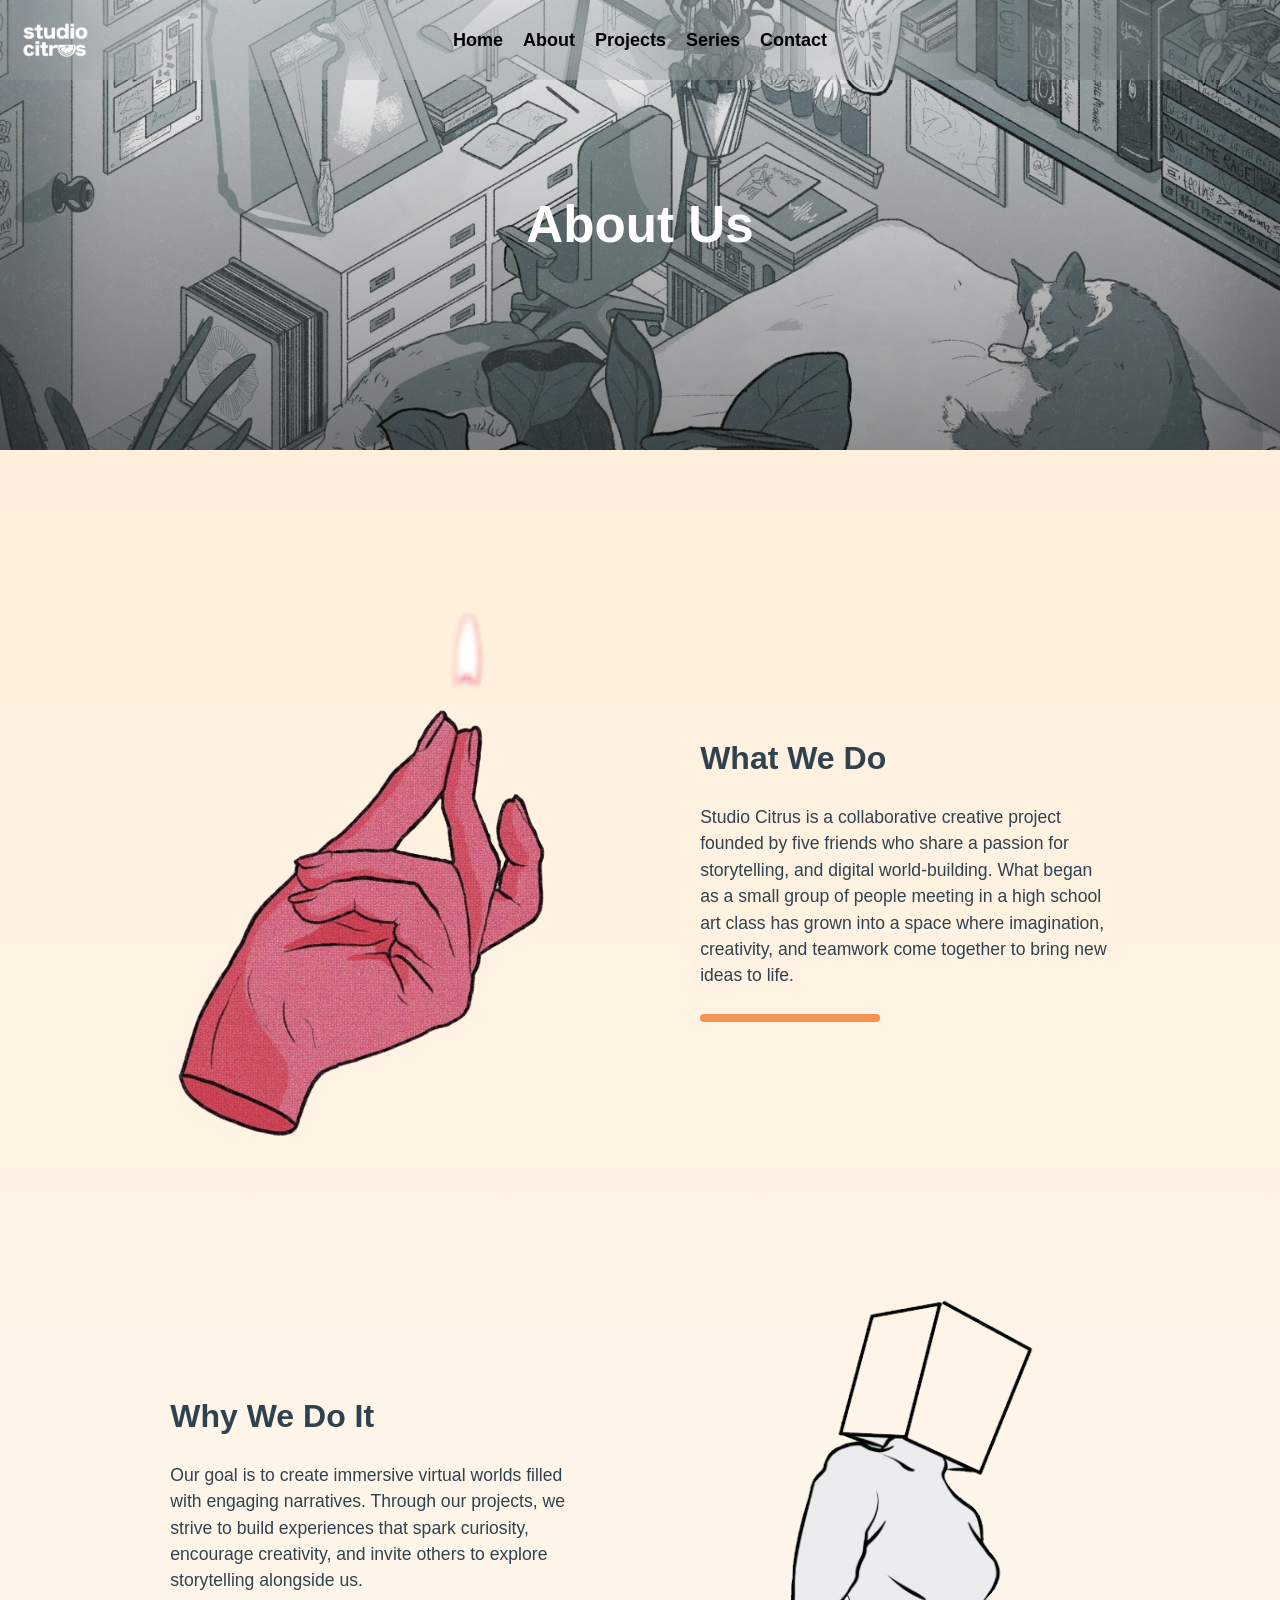
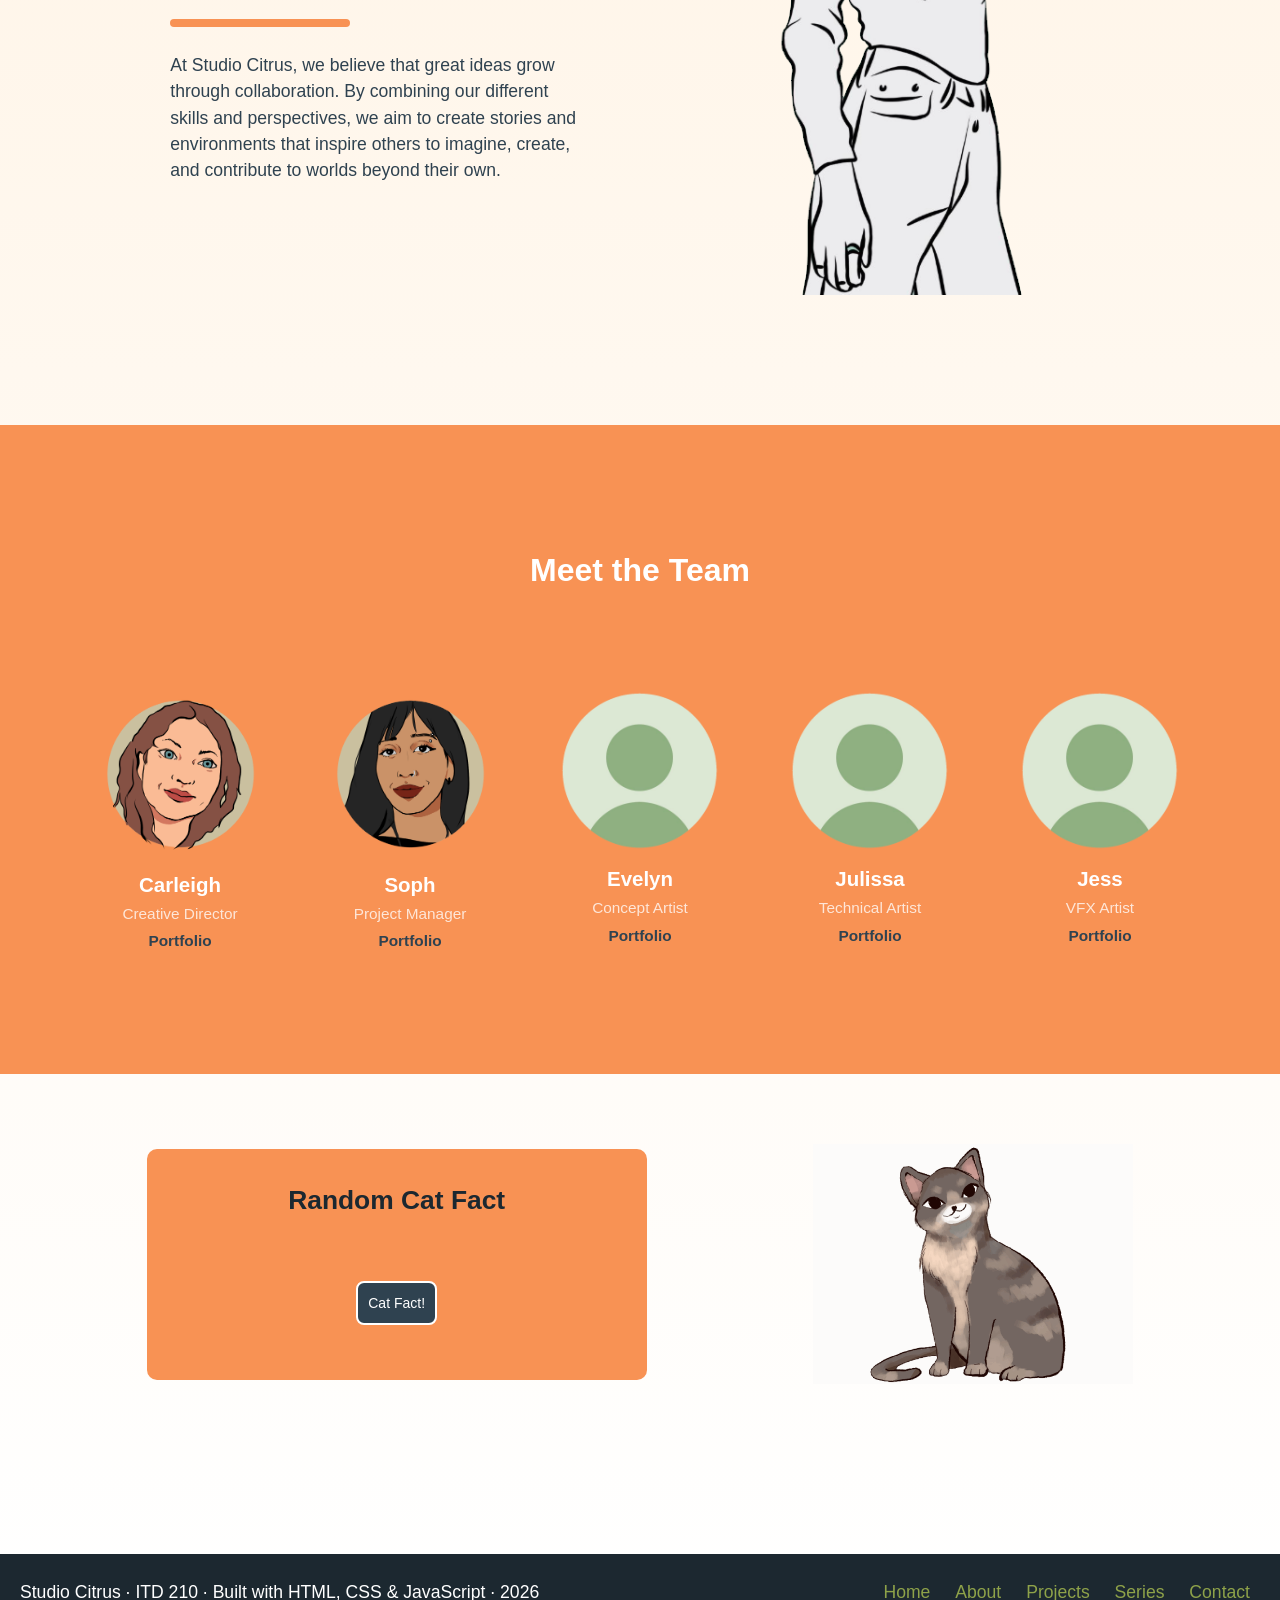
==== commit f93b2fbc: "Added new pages and updated README file" ====
--- a/about.html
+++ b/about.html
@@ -13,8 +13,8 @@
         background-color: #f0f8ff06;
         backdrop-filter: blur(50px);
     }
-    .nav-links a {
-        color: white;
+    .nav-links a, .menu-toggle {
+        color: #000000;
     }
 </style>
 </head>
@@ -25,7 +25,11 @@
                 <img src="images/logo3.png" alt="###" class="logo-icon">
             </a>
         </div>
-        <nav>
+        <!-- MOBILE MENU BUTTON -->
+        <button class="menu-toggle" aria-label="Open Menu">
+            ☰
+        </button>
+        <nav class="mobile-nav"> 
             <ul class="nav-links">
                 <li><a href="index.html">Home</a></li>
                 <li><a href="about.html">About</a></li>
@@ -38,7 +42,7 @@
     <main>
         <!--Hero Section-->
         <section class="about-hero reveal">
-                <img src="images/20240329_122122.jpg" alt="">
+                <img src="images/illustration.jpg" alt="">
             <h1>About Us</h1>
         </section>
         <!--About Us IMG/TEXT-->
@@ -123,7 +127,7 @@
         <!--End Cat Fact-->
         <!--Begin Cat Image-->
         <div class="cat-image">
-            <img src="images/catimage.jpg" alt="illustration of a grey kitty">
+            <img src="images/catanimation.gif" alt="illustration of a grey kitty">
         </div>
     </main>
     <footer>
--- a/css/style.css
+++ b/css/style.css
@@ -1,6 +1,6 @@
 :root {
     --text: #2F4250;
-    --bg: #FCE1B6;
+    --bg: #ffedd6;
     --wh: #ffffff;
     --accent: #F89254;
     --accent2: #8EA249;
@@ -69,7 +69,11 @@
 }
 .nav-links a:hover{
     color: var(--accent);
-}
+    border-bottom: 3px solid;
+    padding-bottom: 5px;
+}
+
+
 /* MAIN MAIN MAIN MAIN */
 main {
     position: relative;
@@ -80,7 +84,7 @@
     margin: 0 auto;
     justify-content: center;
     align-items: center;
-    font-size: 4rem;
+    font-size: 4.4rem;
     padding: 20px;
     z-index: 8;
 }
@@ -101,27 +105,48 @@
     top: 0;
     left: 0;
 }
-/* INCOMPLETE INCOMPLETE INCOMPLETE */
+
+/* HERO SECTION AND ANIMATION CREATED WITH THE USE OF CHATGPT (OPENAI, 2026)*/
 #one {
     z-index: 5;
     transition: transform 0.25s ease-out;
     will-change: transform;
-}
-#two {
-    z-index: 4;
-}
-#three {
-    z-index: 3;
+    animation: float1 6s ease-in-out infinite;
+    pointer-events: none;
+}
+
+@keyframes float1 {
+    0%,100% {
+        transform: translateY(0);
+    }
+    50% {
+        transform: translateY(-20px);
+    }
+}
+.hero-content {
+    display: flex;
+    text-align: center;
+    justify-content: center;
+    align-items: center;
+    margin: 0 auto;
+    flex-direction: column;
+    position: relative;
+    z-index: 10;
+}
+.hero-content p{
+    font-size: 1.4rem;
+    font-weight: 600;
+    margin: 10px;
 }
 /* FIRST SECTION */
 .section-container {
     display: grid;
     max-width: 1200px;
-    margin: 0 auto; 
+    margin: 120px auto; 
     grid-template-columns: 1fr 1fr;
     gap: 70px;
     align-items: center;
-    padding: 80px 60px;
+    padding: 140px 60px;
     padding-top: 200px;
 }
 .section-image {
@@ -130,15 +155,62 @@
     height: auto;
     justify-self: end;
 }
+.section-image-2 {
+    width: 100%;
+    max-width: 300px;
+    height: auto;
+}
 .section-container img {
     width: 100%;
     height: auto;
     object-fit: cover;
+    transition: .5s ease-out;
+}
+.section-container img:hover{
+    transform: scale(1.05);
 }
 .section-content h2 {
     font-size: 3rem;
     padding-bottom: 20px;
 }
+/*LEARN MORE BUTTON*/
+.btn-2, .btn-1 {
+    display: inline-block;
+    margin-top: 24px;
+    padding: 12px 22px;
+    border-radius: 50px;
+    border: 1.5px solid #001347ee;
+    background-color: #1964a1;
+    cursor: pointer;
+    font-weight: bold;
+    color:#ffffff;
+    font-size: 1rem;
+    transition: .3s ease;
+    text-decoration: none;
+}
+.btn-1{
+    border: 1.5px solid #cf5829;
+    padding: 18px 38px;
+    font-size: 1.2rem;
+    font-weight: 700;
+    background-color: var(--accent);
+    letter-spacing: 0.5px;
+    margin-top: 28px;
+    box-shadow: 0 8px 20px #00011f2e;
+}
+.btn-2:hover{
+    background-color: var(--accent2);
+    border: 1px solid #0000001e;
+    transform: translateY(-3px);
+    box-shadow: rgba(0, 0, 0, 0.19) 0px 10px 20px, rgba(0, 0, 0, 0.23) 0px 6px 6px;
+}
+.btn-1:hover{
+    background-color: #1964a1;
+    border: 1px solid #001347ee;
+    transform: translateY(-5px) scale(1.03);
+    box-shadow: rgba(0, 0, 0, 0.19) 0px 10px 20px, rgba(0, 0, 0, 0.23) 0px 6px 6px;
+}
+    
 /*Recently Added Section*/
 .recent-wrapper {
     max-width: 1200px;
@@ -147,30 +219,32 @@
     margin-top: 80px;
 }
 .recent-container {
-    background-color: #ffffff78;
+    background-color: #ffffffb0;
     border-radius: 12px;
     box-shadow: #0000001a 0px 20px 25px -5px, 
                 #0000000a 0px 10px 10px -5px;
-    padding: 20px;
+    backdrop-filter: blur(20px);
+    border: 1px solid #ffffff66;
+    padding: 40px;
     text-align: start;
-    max-width: 900px;  
+    max-width: 1000px;  
     margin: 0 auto;   
 }
 
 .recent-box {
     display: grid;
-    grid-template-columns: repeat(4, 1fr);
-    align-items: center;
-    gap: 20px;
-    max-width: 900px;
+    grid-template-columns: repeat(auto-fit, minmax(180px, 1fr));
+    gap: 15px;
+    max-width: 1000px;
     margin: 20px auto;
+    justify-items: center;
 }
 .recent-cards {
     width: 100%;
     display: flex;
     position: relative;
     width: 100%;
-    max-width: 250px;
+    max-width: 220px;
     aspect-ratio: 5 / 7;
     align-items: center;
     margin: 0 auto;    
@@ -182,11 +256,15 @@
     text-decoration: none;
     color: var(--text);
 }
+.recent-cards h3{
+    margin-top: 12px;
+}
 .recent-img {
-    width: 200px;
+    width: 100%;
+    max-width: 200px;
     height: auto;
-    margin: 20px auto;
     border-radius: 10px;
+    aspect-ratio: 5 / 7;
     transition: .3s all ease-in-out !important;
 }
 .recent-img:hover {
@@ -200,6 +278,7 @@
     object-fit: cover;
     border-radius: 10px;
 }
+
 /* EXPLORE */
 .explore-container {
     display: grid;
@@ -238,6 +317,7 @@
     margin: 0 auto;    
     border-radius: 10px;
     cursor: pointer;
+    overflow: hidden;
     transition: .5s all ease-in-out !important;
 }
 .card a{
@@ -307,6 +387,7 @@
     color: var(--wh);
     padding: 24px 20px;
     justify-content: space-between;
+    margin-top: 100px;
 }
 
 .footer-links a{
@@ -318,58 +399,6 @@
 .footer-links a:hover {
     color: var(--accent);
 }
-
-
-
-/* Media queries were generated with the help of AI (OpenAI, 2026) */
-
-@media (max-width: 1024px) {
-    .section-container {
-        grid-template-columns: 1fr;
-        text-align: center;
-        padding: 60px 30px;
-    }
-
-    .section-image {
-        justify-self: center;
-    }
-}
-
-@media (max-width: 768px) {
-    body {
-        font-size: 1rem;
-    }
-
-    main h1 {
-        font-size: 2.5rem;
-        text-align: center;
-    }
-
-    .nav-links {
-        gap: 10px;
-        font-size: 0.9rem;
-    }
-
-    .hero-container {
-        height: 70vh;
-    }
-}
-
-@media (max-width: 480px) {
-    main h1 {
-        font-size: 2rem;
-    }
-
-    .section-content h2 {
-        font-size: 2rem;
-    }
-
-    .card-container {
-        grid-template-columns: 1fr;
-    }
-}
-
-
 
 
 
@@ -441,15 +470,19 @@
     object-fit: cover;
     border-radius: 10px;
 }
-article hr {
-    display: flex;
-    max-width: 180px;
+article hr, .section-content hr {
+    display: block;
+    width: 180px;
     height: 8px;
     background-color: var(--accent);
     border: none;
     border-radius: 50px;
     align-items: center;
     margin: 15px 10px;
+}
+.section-content hr {
+    margin: 15px 0;
+    width:200px;
 }
 /*MEET THE TEAM SECTION*/
 .about-team {
@@ -511,7 +544,7 @@
     transition: .3s ease all;
 }
 .member-card a:hover{
-    color: #000000;
+    color: #1964a1;
 }
 
 /*CAT SECTION*/
@@ -566,7 +599,7 @@
 /*CAT IMAGE*/
 .cat-image {
     flex: 0 0 auto;;
-    max-width: clamp(150px, 25vw, 300px);
+    max-width: clamp(150px, 25vw, 380px);
     height: auto;
 }
 .cat-image img{
@@ -581,6 +614,102 @@
   to { opacity: 1; }
 }
 
+/*ABOUT MEDIA QUERIES*/
+/*MOBILE*/
+@media (max-width: 600px) {
+
+    .about-us-container {
+        flex-direction: column;
+        gap: 60px;
+    }
+    /* reorder layout */ /*Media query was generated with the help of ChatGPT (OpenAI, 2026) to display text/image orientation for about-us-container*/
+    .right:nth-of-type(2) {
+        order: 1;
+    }
+    .left:nth-of-type(1) {
+        order: 2;
+    }
+    .left:nth-of-type(3) {
+        order: 3;
+    }
+    .left:nth-of-type(4) {
+        order: 4;
+    }
+    /* shrink images */
+    .left img {
+        max-width: 350px;
+        margin: 0 auto;
+    }
+    /* center text */
+    .left,
+    .right {
+        width: 100%;
+        text-align: center;
+    }
+    .right h2,
+    .left h2 {
+        text-align: center;
+    }
+    article hr {
+        margin: 15px auto;
+    }
+    .cat-section {
+        flex-direction: column;
+    }
+}
+/*TABLET*/
+@media (min-width:600px)and (max-width: 1099px){
+    .about-us-container {
+        flex-direction: column;
+        gap: 60px;
+    }
+    /* reorder layout */ /*Media query was generated with the help of ChatGPT (OpenAI, 2026) to display text/image orientation for about-us-container*/
+    .right:nth-of-type(2) {
+        order: 1;
+    }
+    .left:nth-of-type(1) {
+        order: 2;
+    }
+    .left:nth-of-type(3) {
+        order: 3;
+    }
+    .left:nth-of-type(4) {
+        order: 4;
+    }
+    /* shrink images */
+    .left img {
+        max-width: 350px;
+        margin: 0 auto;
+    }
+    /* center text */
+    .left,
+    .right {
+        width: 100%;
+        text-align: center;
+    }
+    .right h2,
+    .left h2 {
+        text-align: center;
+    }
+    article hr {
+        margin: 15px auto;
+    }
+    .team-container {
+    grid-template-columns: repeat(2, 1fr); /* Displays cards 2 per row */
+    }
+
+}
+/*LARGE SCREEN*/
+@media (min-width:1100px){
+    .left, .right {
+    flex: 0 0 48%; /*Z-Formation look*/
+    padding: 30px;
+    }
+    .team-container {
+    grid-template-columns: repeat(5, 1fr); /* Displays cards 5 per row */
+    }
+
+}
 
 /*-----------------PROJECTS PAGE-----------------*/
 /*IMAGES CONTAINER*/
@@ -751,6 +880,7 @@
     transform: scale(1.05);
     box-shadow: rgba(0, 0, 0, 0.19) 0px 10px 20px, rgba(0, 0, 0, 0.23) 0px 6px 6px;
 }
+/*CONTACT MEDIA QUERIES*/
 /*Mobile*/
 @media (max-width:600px) {
     .contact-left {
@@ -800,37 +930,34 @@
     }
 }
 
-
-
-
-
-
-/*MOBILE*/
-@media (max-width: 600px) {
-    .about-hero {
-    height: 40vh;
-    }
-}
-/*TABLET*/
-@media (min-width:900px){
-    .left, .right {
-    flex: 0 0 48%; /*Z-Formation look*/
-    }
-    .team-container {
-    grid-template-columns: repeat(2, 1fr); /* Displays cards 2 per row */
-    }
-}
-/*LARGE SCREEN*/
-@media (min-width:1100px){
-    .left, .right {
-    flex: 0 0 48%; /*Z-Formation look*/
-    padding: 30px;
-    }
-    .team-container {
-    grid-template-columns: repeat(5, 1fr); /* Displays cards 5 per row */
-    }
-
-}
+/*========== COMIC PAGE ==========*/
+
+/*CONTAINER*/
+.comic-container{
+    display:flex;
+    width:100%;
+    max-width:1200px;
+    margin: 90px auto;
+    flex-direction:column;
+    align-items:center;
+    padding:40px;
+    gap:20px;
+}
+
+    
+.panel{
+    width:100%;
+}
+
+.panel img{
+    width:100%;
+    height: auto;
+    display:block;
+    border-radius:16px;
+}
+
+
+
 
 /*REVEAL ANIMATION*/
 
@@ -867,8 +994,89 @@
   }
 }
 
-
-
+/*HOME PAGE MEDIA QUERY*/
+
+/* Media queries were generated with the help of AI (OpenAI, 2026) */
+
+@media (max-width: 1100px) {
+    .section-container {
+        grid-template-columns: 1fr;
+        text-align: center;
+        padding: 60px 30px;
+    }
+
+    .section-image, .section-image-2 {
+        justify-self: center;
+    }
+}
+
+@media (min-width:600px)and (max-width: 1099px){
+    body {
+        font-size: 1rem;
+    }
+    main h1 {
+        font-size: 2.5rem;
+        text-align: center;
+    }
+    .nav-links {
+        gap: 10px;
+        font-size: 0.9rem;
+    }
+    .hero-container {
+        height: 70vh;
+    }
+    .card-container {
+        grid-template-columns: repeat(2, 1fr);
+        gap: 25px;
+        width: 100%;
+    }
+    .card {
+        max-width: 100%;
+    }
+    .section-content hr{
+        margin: 15px auto;
+    }
+    
+}
+
+@media (max-width: 600px) {
+    main h1 {
+        font-size: 2rem;
+    }
+    .section-content h2 {
+        font-size: 2rem;
+    }
+    .card-container {
+        grid-template-columns: 1fr;
+        gap: 30px;
+        width: 80%;
+        padding: 10px;
+        margin-bottom: 80px;
+    }
+    .card {
+        max-width: 100%;
+        width: 100%;
+        aspect-ratio: 5 / 6;
+    }
+    .card img {
+        width: 100%;
+        height: 100%;
+        object-fit: cover;
+    }
+    .card-content h3 {
+        font-size: 1.8rem;
+    }
+    .section-image-2 {
+        max-width: 200px;
+    }
+    .hero-content img{
+        content: hidden;
+    }
+    .section-content hr{
+        margin: 15px auto;
+    }
+    
+}
 
 
 @media (prefers-reduced-motion: reduce) {
@@ -893,4 +1101,57 @@
 
     }
 
-}+}
+/*------------------------MOBILE MENU BUTTON------------- */
+/*Created with the help of ChatGPT (OpenAI,2026)*/
+.menu-toggle {
+    display: none;
+    background: none;
+    border: none;
+    font-size: 2rem;
+    color: var(--accent2);
+    cursor: pointer;
+    border-radius: 8px;
+    z-index: 20;
+}
+/* MOBILE NAV */
+.mobile-nav {
+    transition: 0.35s ease;
+}
+/* MOBILE STYLES */
+@media (max-width: 768px) {
+    header {
+        padding: 20px;
+    }
+    .menu-toggle {
+        display: block;
+    }
+    .mobile-nav {
+        position: absolute;
+        top: 85px;
+        left: 0;
+        width: 100%;
+        background: #ffedd6ee;
+        backdrop-filter: blur(12px);
+        max-height: 0;
+        overflow: hidden;
+    }
+    .mobile-nav.active {
+        max-height: 500px;
+        padding: 20px 0;
+    }
+    .nav-links {
+        flex-direction: column;
+        align-items: center;
+        gap: 24px;
+        padding: 10px 0;
+    }
+    .nav-links a {
+        font-size: 1.2rem;
+    }
+    /* remove centered desktop nav */
+    nav {
+        left: unset;
+        transform: none;
+    }
+}
